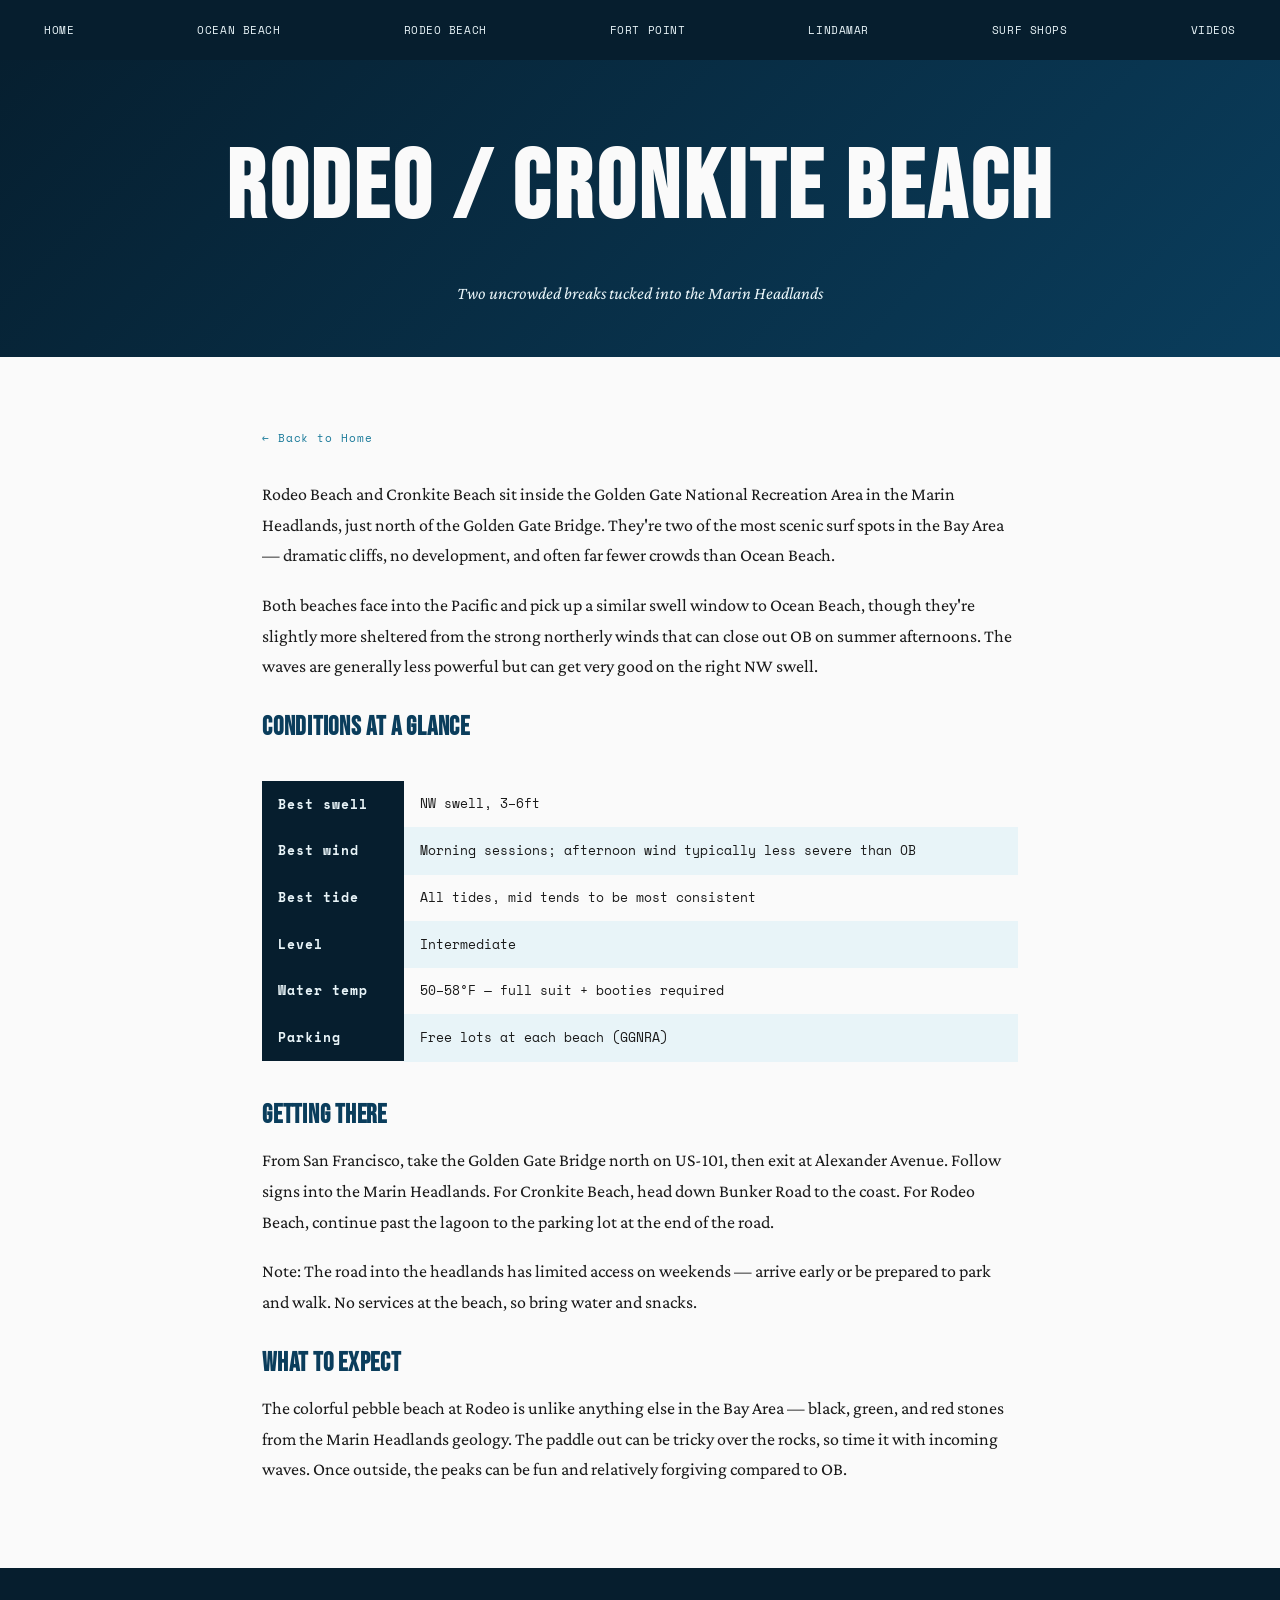
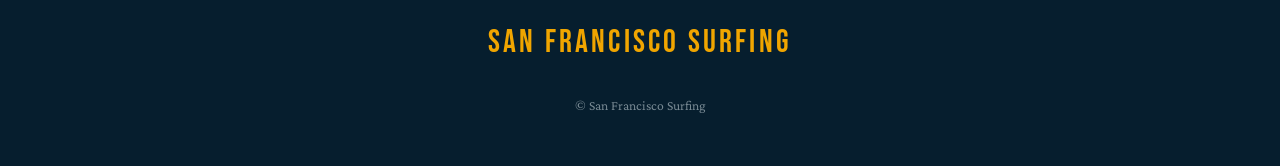
==== cronkite-rodeo-beach.html @ c1a90a8c "initial site" ====
<!DOCTYPE html>
<html lang="en">
<head>
  <meta charset="UTF-8">
  <meta name="viewport" content="width=device-width, initial-scale=1.0">
  <title>Rodeo &amp; Cronkite Beach — San Francisco Surfing</title>
  <meta name="description" content="Surfing guide to Rodeo and Cronkite Beach in the Marin Headlands.">
  <link rel="stylesheet" href="css/styles.css">
</head>
<body>

<div id="nav-placeholder"></div>

<div class="page-hero">
  <h1>Rodeo / Cronkite Beach</h1>
  <p class="subtitle">Two uncrowded breaks tucked into the Marin Headlands</p>
</div>

<div class="content-page">
  <a href="index.html" class="back-link">Back to Home</a>

  <p>Rodeo Beach and Cronkite Beach sit inside the Golden Gate National Recreation Area in the Marin Headlands, just north of the Golden Gate Bridge. They're two of the most scenic surf spots in the Bay Area — dramatic cliffs, no development, and often far fewer crowds than Ocean Beach.</p>

  <p>Both beaches face into the Pacific and pick up a similar swell window to Ocean Beach, though they're slightly more sheltered from the strong northerly winds that can close out OB on summer afternoons. The waves are generally less powerful but can get very good on the right NW swell.</p>

  <h3>Conditions at a Glance</h3>

  <table class="info-table">
    <tr><th>Best swell</th><td>NW swell, 3–6ft</td></tr>
    <tr><th>Best wind</th><td>Morning sessions; afternoon wind typically less severe than OB</td></tr>
    <tr><th>Best tide</th><td>All tides, mid tends to be most consistent</td></tr>
    <tr><th>Level</th><td>Intermediate</td></tr>
    <tr><th>Water temp</th><td>50–58°F — full suit + booties required</td></tr>
    <tr><th>Parking</th><td>Free lots at each beach (GGNRA)</td></tr>
  </table>

  <h3>Getting There</h3>
  <p>From San Francisco, take the Golden Gate Bridge north on US-101, then exit at Alexander Avenue. Follow signs into the Marin Headlands. For Cronkite Beach, head down Bunker Road to the coast. For Rodeo Beach, continue past the lagoon to the parking lot at the end of the road.</p>

  <p>Note: The road into the headlands has limited access on weekends — arrive early or be prepared to park and walk. No services at the beach, so bring water and snacks.</p>

  <h3>What to Expect</h3>
  <p>The colorful pebble beach at Rodeo is unlike anything else in the Bay Area — black, green, and red stones from the Marin Headlands geology. The paddle out can be tricky over the rocks, so time it with incoming waves. Once outside, the peaks can be fun and relatively forgiving compared to OB.</p>
</div>

<div id="footer-placeholder"></div>
<script src="js/layout.js"></script>
</body>
</html>
---- css/styles.css ----
@import url('https://fonts.googleapis.com/css2?family=Bebas+Neue&family=Crimson+Pro:ital,wght@0,300;0,400;1,300;1,400&family=Space+Mono:wght@400;700&display=swap');

:root {
  --ocean: #0a3d5c;
  --deep: #061e2e;
  --wave: #1a7a9a;
  --foam: #e8f4f8;
  --sand: #d4b896;
  --sun: #f0a500;
  --white: #fafafa;
  --text: #1a1a1a;
}

* { margin: 0; padding: 0; box-sizing: border-box; }

html { scroll-behavior: smooth; }

body {
  font-family: 'Crimson Pro', Georgia, serif;
  background: var(--white);
  color: var(--text);
  font-size: 18px;
  line-height: 1.7;
}

/* NAV */
nav {
  position: fixed;
  top: 0; left: 0; right: 0;
  z-index: 100;
  background: var(--deep);
  display: flex;
  align-items: center;
  justify-content: space-between;
  padding: 0 2rem;
  height: 60px;
}

nav .logo {
  font-family: 'Bebas Neue', sans-serif;
  font-size: 1.4rem;
  color: var(--sun);
  letter-spacing: 0.08em;
  text-decoration: none;
}

nav ul {
  list-style: none;
  display: flex;
  gap: 0.2rem;
  align-items: center;
}

nav ul li { position: relative; }

nav ul li a {
  font-family: 'Space Mono', monospace;
  font-size: 0.7rem;
  color: var(--foam);
  text-decoration: none;
  padding: 0.4rem 0.7rem;
  letter-spacing: 0.05em;
  text-transform: uppercase;
  transition: color 0.2s;
}

nav ul li a:hover { color: var(--sun); }

/* Dropdown */
nav ul li .dropdown {
  display: none;
  position: absolute;
  top: 100%;
  left: 0;
  background: var(--deep);
  min-width: 200px;
  border-top: 2px solid var(--sun);
  padding: 0.5rem 0;
}

nav ul li:hover .dropdown { display: block; }

nav ul li .dropdown a {
  display: block;
  padding: 0.5rem 1rem;
  white-space: nowrap;
}

/* HERO */
.hero {
  height: 100vh;
  background: linear-gradient(160deg, var(--deep) 0%, var(--ocean) 50%, var(--wave) 100%);
  display: flex;
  flex-direction: column;
  align-items: center;
  justify-content: center;
  text-align: center;
  position: relative;
  overflow: hidden;
}

.hero::before {
  content: '';
  position: absolute;
  bottom: 0; left: 0; right: 0;
  height: 120px;
  background: url("data:image/svg+xml,%3Csvg xmlns='http://www.w3.org/2000/svg' viewBox='0 0 1440 120'%3E%3Cpath fill='%23fafafa' d='M0,64 C360,120 1080,0 1440,64 L1440,120 L0,120 Z'/%3E%3C/svg%3E") no-repeat bottom;
  background-size: cover;
}

.hero-tag {
  font-family: 'Space Mono', monospace;
  font-size: 0.75rem;
  color: var(--sun);
  letter-spacing: 0.2em;
  text-transform: uppercase;
  margin-bottom: 1.5rem;
  opacity: 0;
  animation: fadeUp 0.8s 0.2s forwards;
}

.hero h1 {
  font-family: 'Bebas Neue', sans-serif;
  font-size: clamp(4rem, 12vw, 10rem);
  color: var(--white);
  line-height: 0.9;
  letter-spacing: 0.02em;
  opacity: 0;
  animation: fadeUp 0.8s 0.4s forwards;
}

.hero h1 span { color: var(--sun); }

.hero p {
  font-size: 1.2rem;
  color: var(--foam);
  max-width: 500px;
  margin: 1.5rem auto 2.5rem;
  font-style: italic;
  opacity: 0;
  animation: fadeUp 0.8s 0.6s forwards;
}

.hero-cta {
  display: flex;
  gap: 1rem;
  opacity: 0;
  animation: fadeUp 0.8s 0.8s forwards;
}

.btn {
  font-family: 'Space Mono', monospace;
  font-size: 0.75rem;
  letter-spacing: 0.1em;
  text-transform: uppercase;
  padding: 0.9rem 2rem;
  text-decoration: none;
  transition: all 0.2s;
  display: inline-block;
}

.btn-primary {
  background: var(--sun);
  color: var(--deep);
  font-weight: 700;
}
.btn-primary:hover { background: var(--white); }

.btn-outline {
  border: 1px solid var(--foam);
  color: var(--foam);
}
.btn-outline:hover { background: rgba(255,255,255,0.1); }

@keyframes fadeUp {
  from { opacity: 0; transform: translateY(20px); }
  to { opacity: 1; transform: translateY(0); }
}

/* SECTIONS */
section {
  padding: 5rem 2rem;
  max-width: 1100px;
  margin: 0 auto;
}

.section-label {
  font-family: 'Space Mono', monospace;
  font-size: 0.7rem;
  letter-spacing: 0.2em;
  text-transform: uppercase;
  color: var(--wave);
  margin-bottom: 0.75rem;
}

h2 {
  font-family: 'Bebas Neue', sans-serif;
  font-size: clamp(2.5rem, 6vw, 4.5rem);
  color: var(--deep);
  line-height: 1;
  margin-bottom: 1.5rem;
}

h3 {
  font-family: 'Bebas Neue', sans-serif;
  font-size: 1.6rem;
  color: var(--ocean);
  letter-spacing: 0.03em;
  margin: 1.5rem 0 0.5rem;
}

/* LEARN GRID */
.learn-grid {
  display: grid;
  grid-template-columns: 1fr 1fr;
  gap: 3rem;
  align-items: start;
  margin-top: 2rem;
}

.learn-text p { margin-bottom: 1rem; }

.lesson-block {
  background: var(--foam);
  border-left: 3px solid var(--sun);
  padding: 1.5rem;
  margin-bottom: 1rem;
}

.lesson-block h3 { margin-top: 0; font-size: 1.2rem; }

.lesson-block a {
  font-family: 'Space Mono', monospace;
  font-size: 0.7rem;
  color: var(--wave);
  text-decoration: none;
  letter-spacing: 0.05em;
}
.lesson-block a:hover { color: var(--sun); }

/* SPOT CARDS */
.spots-grid {
  display: grid;
  grid-template-columns: repeat(auto-fit, minmax(220px, 1fr));
  gap: 1.5rem;
  margin-top: 2rem;
}

.spot-card {
  display: block;
  text-decoration: none;
  background: var(--deep);
  color: var(--foam);
  padding: 2rem 1.5rem;
  position: relative;
  overflow: hidden;
  transition: transform 0.2s;
}

.spot-card::before {
  content: '';
  position: absolute;
  bottom: 0; left: 0; right: 0;
  height: 3px;
  background: var(--sun);
  transform: scaleX(0);
  transition: transform 0.3s;
}
.spot-card:hover::before { transform: scaleX(1); }
.spot-card:hover { transform: translateY(-4px); }

.spot-card .spot-name {
  font-family: 'Bebas Neue', sans-serif;
  font-size: 1.5rem;
  letter-spacing: 0.03em;
  color: var(--white);
}

.spot-card .spot-meta {
  font-family: 'Space Mono', monospace;
  font-size: 0.65rem;
  color: var(--sand);
  letter-spacing: 0.1em;
  text-transform: uppercase;
  margin-top: 0.5rem;
}

/* FULL-WIDTH BAND */
.band {
  background: var(--deep);
  padding: 4rem 2rem;
  text-align: center;
  color: var(--foam);
  margin: 4rem 0 0;
}

.band h2 { color: var(--white); }
.band p { max-width: 600px; margin: 0 auto 2rem; font-style: italic; }

/* PAGE HERO (inner pages) */
.page-hero {
  padding-top: 60px;
  background: linear-gradient(135deg, var(--deep), var(--ocean));
  padding-bottom: 3rem;
  text-align: center;
  color: var(--white);
}

.page-hero h1 {
  font-family: 'Bebas Neue', sans-serif;
  font-size: clamp(3rem, 8vw, 6rem);
  letter-spacing: 0.04em;
  padding-top: 3rem;
}

.page-hero .subtitle {
  font-style: italic;
  color: var(--foam);
  font-size: 1.1rem;
  margin-top: 0.5rem;
}

/* CONTENT PAGE */
.content-page {
  max-width: 820px;
  margin: 0 auto;
  padding: 4rem 2rem;
}

.content-page p { margin-bottom: 1.2rem; }

.info-table {
  width: 100%;
  border-collapse: collapse;
  margin: 2rem 0;
  font-family: 'Space Mono', monospace;
  font-size: 0.8rem;
}

.info-table th {
  background: var(--deep);
  color: var(--foam);
  padding: 0.75rem 1rem;
  text-align: left;
  letter-spacing: 0.08em;
}

.info-table td {
  padding: 0.75rem 1rem;
  border-bottom: 1px solid var(--foam);
}

.info-table tr:nth-child(even) td { background: var(--foam); }

/* SHOP CARDS */
.shop-grid {
  display: grid;
  grid-template-columns: repeat(auto-fit, minmax(280px, 1fr));
  gap: 1.5rem;
  margin-top: 2rem;
}

.shop-card {
  border: 1px solid var(--foam);
  padding: 1.5rem;
  transition: border-color 0.2s;
}
.shop-card:hover { border-color: var(--wave); }

.shop-card h3 { font-size: 1.2rem; margin-top: 0; }
.shop-card a {
  font-family: 'Space Mono', monospace;
  font-size: 0.7rem;
  color: var(--wave);
  text-decoration: none;
  letter-spacing: 0.05em;
}
.shop-card a:hover { color: var(--sun); }

/* VIDEO GRID */
.video-grid {
  display: grid;
  grid-template-columns: repeat(auto-fit, minmax(320px, 1fr));
  gap: 1.5rem;
  margin-top: 2rem;
}

.video-embed {
  aspect-ratio: 16/9;
  background: var(--deep);
  width: 100%;
}
.video-embed iframe { width: 100%; height: 100%; border: none; }

/* FOOTER */
footer {
  background: var(--deep);
  color: var(--foam);
  padding: 3rem 2rem;
  text-align: center;
}

footer .footer-logo {
  font-family: 'Bebas Neue', sans-serif;
  font-size: 2rem;
  color: var(--sun);
  letter-spacing: 0.1em;
  margin-bottom: 1rem;
}

footer nav a {
  font-family: 'Space Mono', monospace;
  font-size: 0.7rem;
  color: var(--foam);
  text-decoration: none;
  margin: 0 0.75rem;
  letter-spacing: 0.05em;
  text-transform: uppercase;
}
footer nav a:hover { color: var(--sun); }

footer p {
  font-size: 0.85rem;
  color: rgba(232,244,248,0.5);
  margin-top: 1.5rem;
}

/* BACK LINK */
.back-link {
  font-family: 'Space Mono', monospace;
  font-size: 0.7rem;
  color: var(--wave);
  text-decoration: none;
  letter-spacing: 0.08em;
  display: inline-block;
  margin-bottom: 2rem;
}
.back-link:hover { color: var(--sun); }
.back-link::before { content: '← '; }

/* MOBILE */
@media (max-width: 768px) {
  nav ul { display: none; }
  .learn-grid { grid-template-columns: 1fr; }
  .hero h1 { font-size: 4.5rem; }
}
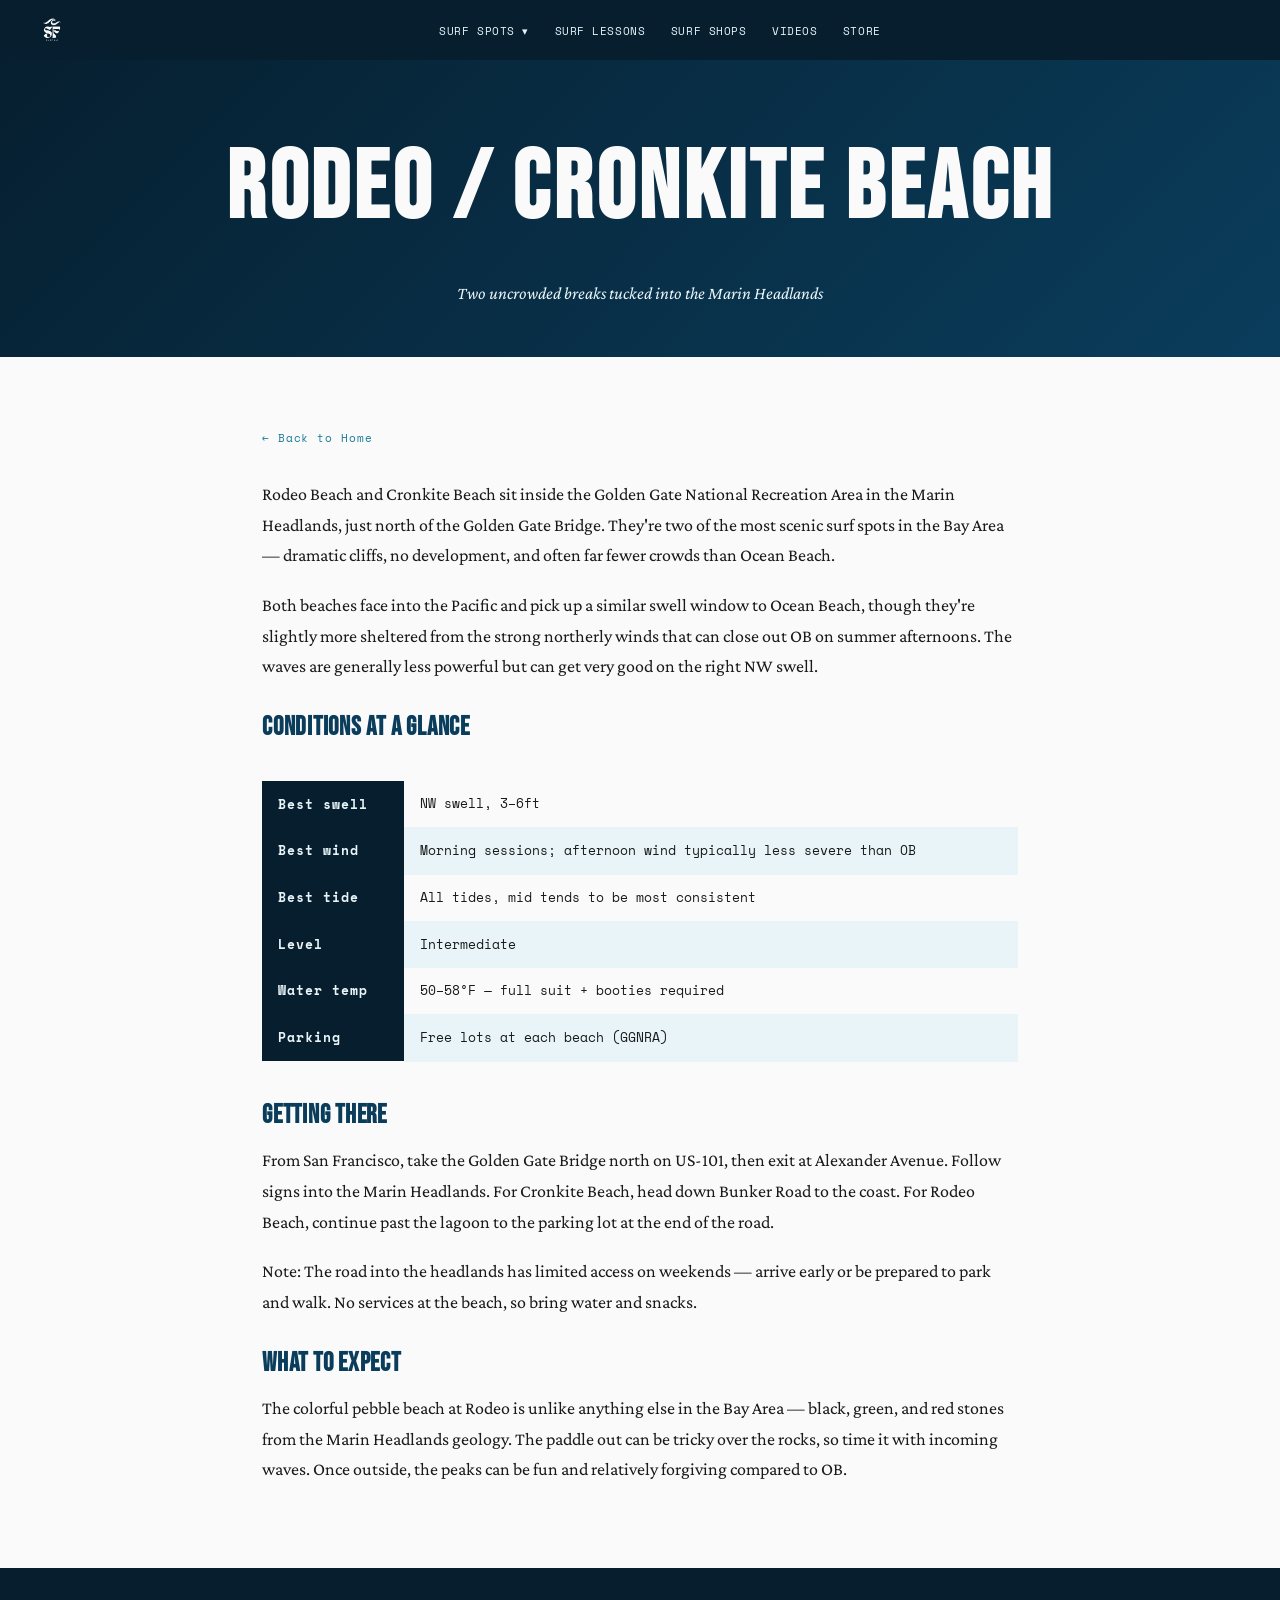
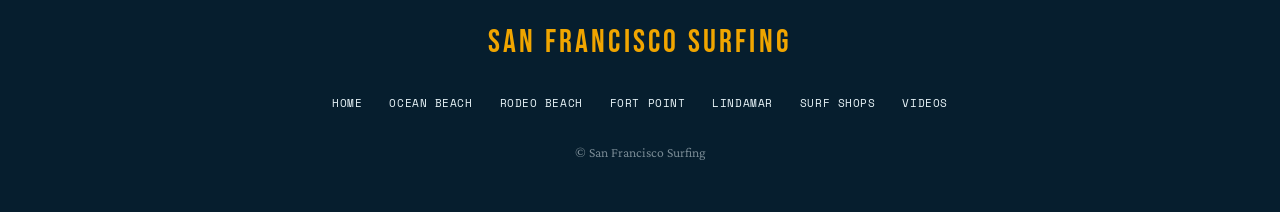
==== commit c2be8366: "updated favicon" ====
--- a/cronkite-rodeo-beach.html
+++ b/cronkite-rodeo-beach.html
@@ -5,6 +5,7 @@
   <meta name="viewport" content="width=device-width, initial-scale=1.0">
   <title>Rodeo &amp; Cronkite Beach — San Francisco Surfing</title>
   <meta name="description" content="Surfing guide to Rodeo and Cronkite Beach in the Marin Headlands.">
+  <link rel="icon" type="image/png" href="images/logo/SF Logo black.png">
   <link rel="stylesheet" href="css/styles.css">
 </head>
 <body>
--- a/css/styles.css
+++ b/css/styles.css
@@ -24,36 +24,40 @@
 }
 
 /* NAV */
-nav {
+#nav-placeholder nav {
   position: fixed;
   top: 0; left: 0; right: 0;
   z-index: 100;
   background: var(--deep);
+  display: grid;
+  grid-template-columns: auto 1fr;
+  align-items: center;
+  padding: 0 2rem;
+  height: 60px;
+}
+
+#nav-placeholder nav .logo {
+  text-decoration: none;
   display: flex;
   align-items: center;
-  justify-content: space-between;
-  padding: 0 2rem;
-  height: 60px;
-}
-
-nav .logo {
-  font-family: 'Bebas Neue', sans-serif;
-  font-size: 1.4rem;
-  color: var(--sun);
-  letter-spacing: 0.08em;
-  text-decoration: none;
-}
-
-nav ul {
+}
+
+#nav-placeholder nav .logo-img {
+  height: 40px;
+  width: auto;
+}
+
+#nav-placeholder nav ul {
   list-style: none;
   display: flex;
   gap: 0.2rem;
   align-items: center;
-}
-
-nav ul li { position: relative; }
-
-nav ul li a {
+  justify-content: center;
+}
+
+#nav-placeholder nav ul li { position: relative; }
+
+#nav-placeholder nav ul li a {
   font-family: 'Space Mono', monospace;
   font-size: 0.7rem;
   color: var(--foam);
@@ -64,10 +68,10 @@
   transition: color 0.2s;
 }
 
-nav ul li a:hover { color: var(--sun); }
+#nav-placeholder nav ul li a:hover { color: var(--sun); }
 
 /* Dropdown */
-nav ul li .dropdown {
+#nav-placeholder nav ul li .dropdown {
   display: none;
   position: absolute;
   top: 100%;
@@ -78,9 +82,9 @@
   padding: 0.5rem 0;
 }
 
-nav ul li:hover .dropdown { display: block; }
-
-nav ul li .dropdown a {
+#nav-placeholder nav ul li:hover .dropdown { display: block; }
+
+#nav-placeholder nav ul li .dropdown a {
   display: block;
   padding: 0.5rem 1rem;
   white-space: nowrap;
@@ -89,7 +93,9 @@
 /* HERO */
 .hero {
   height: 100vh;
-  background: linear-gradient(160deg, var(--deep) 0%, var(--ocean) 50%, var(--wave) 100%);
+  background:
+    linear-gradient(160deg, rgba(6,30,46,0.65) 0%, rgba(10,61,92,0.5) 50%, rgba(26,122,154,0.45) 100%),
+    url('../images/OB overview/homepage_image.JPG') center 70% / cover no-repeat;
   display: flex;
   flex-direction: column;
   align-items: center;
@@ -103,7 +109,7 @@
   content: '';
   position: absolute;
   bottom: 0; left: 0; right: 0;
-  height: 120px;
+  height: 60px;
   background: url("data:image/svg+xml,%3Csvg xmlns='http://www.w3.org/2000/svg' viewBox='0 0 1440 120'%3E%3Cpath fill='%23fafafa' d='M0,64 C360,120 1080,0 1440,64 L1440,120 L0,120 Z'/%3E%3C/svg%3E") no-repeat bottom;
   background-size: cover;
 }
@@ -408,6 +414,10 @@
   margin-bottom: 1rem;
 }
 
+footer nav {
+  position: static;
+}
+
 footer nav a {
   font-family: 'Space Mono', monospace;
   font-size: 0.7rem;
@@ -440,7 +450,7 @@
 
 /* MOBILE */
 @media (max-width: 768px) {
-  nav ul { display: none; }
+  #nav-placeholder nav ul { display: none; }
   .learn-grid { grid-template-columns: 1fr; }
   .hero h1 { font-size: 4.5rem; }
 }
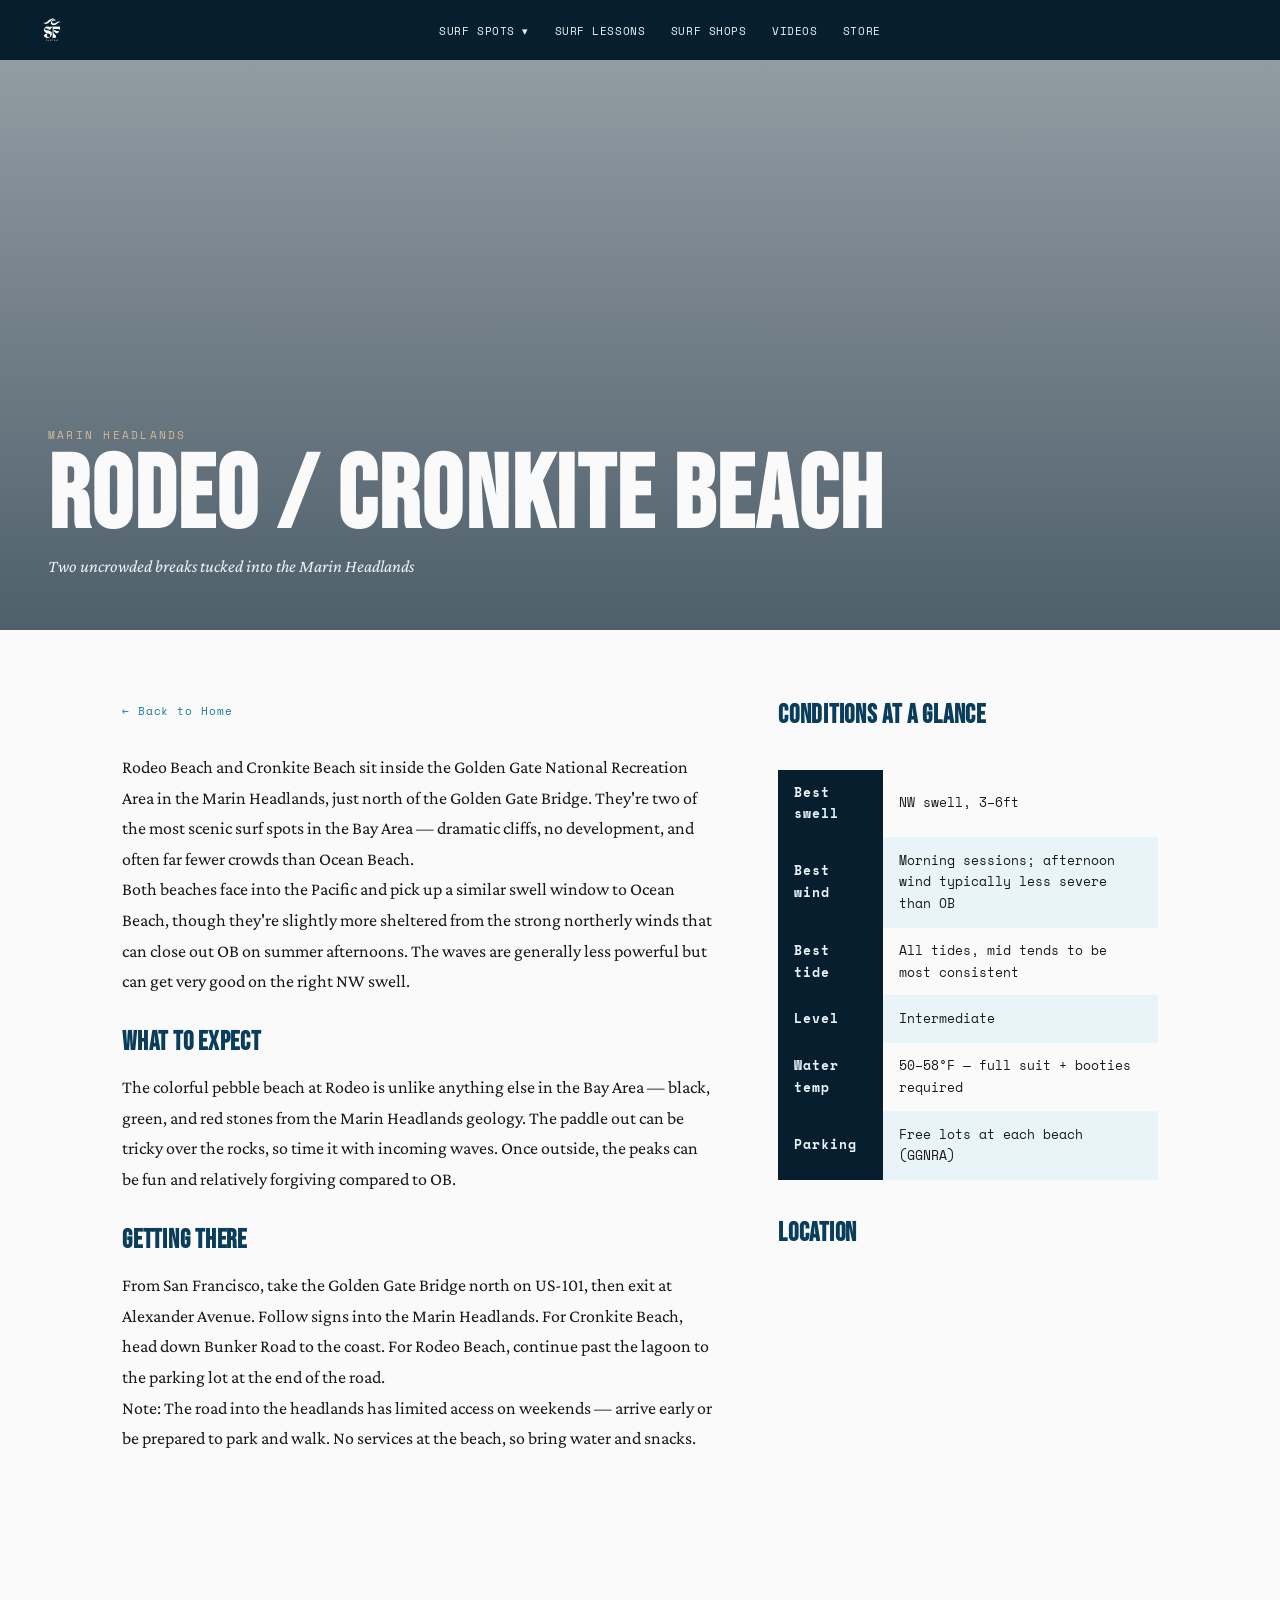
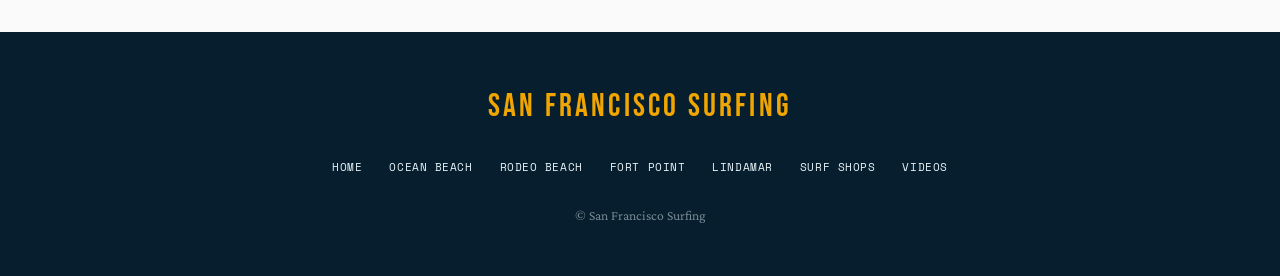
==== commit c7973e1e: "updated maps" ====
--- a/cronkite-rodeo-beach.html
+++ b/cronkite-rodeo-beach.html
@@ -12,36 +12,51 @@
 
 <div id="nav-placeholder"></div>
 
-<div class="page-hero">
-  <h1>Rodeo / Cronkite Beach</h1>
-  <p class="subtitle">Two uncrowded breaks tucked into the Marin Headlands</p>
+<!-- PHOTO HERO -->
+<div class="ob-hero" style="background-image: linear-gradient(to bottom, rgba(6,30,46,0.4) 0%, rgba(6,30,46,0.7) 100%), url('images/SF Scenery/DSC00336.JPG')">
+  <div class="ob-hero-inner">
+    <p class="section-label" style="color: var(--sand);">Marin Headlands</p>
+    <h1>Rodeo / Cronkite Beach</h1>
+    <p class="subtitle">Two uncrowded breaks tucked into the Marin Headlands</p>
+  </div>
 </div>
 
-<div class="content-page">
-  <a href="index.html" class="back-link">Back to Home</a>
+<!-- TWO-COLUMN LAYOUT -->
+<div class="ob-layout">
+  <div class="ob-text">
+    <a href="index.html" class="back-link">Back to Home</a>
 
-  <p>Rodeo Beach and Cronkite Beach sit inside the Golden Gate National Recreation Area in the Marin Headlands, just north of the Golden Gate Bridge. They're two of the most scenic surf spots in the Bay Area — dramatic cliffs, no development, and often far fewer crowds than Ocean Beach.</p>
+    <p>Rodeo Beach and Cronkite Beach sit inside the Golden Gate National Recreation Area in the Marin Headlands, just north of the Golden Gate Bridge. They're two of the most scenic surf spots in the Bay Area — dramatic cliffs, no development, and often far fewer crowds than Ocean Beach.</p>
 
-  <p>Both beaches face into the Pacific and pick up a similar swell window to Ocean Beach, though they're slightly more sheltered from the strong northerly winds that can close out OB on summer afternoons. The waves are generally less powerful but can get very good on the right NW swell.</p>
+    <p>Both beaches face into the Pacific and pick up a similar swell window to Ocean Beach, though they're slightly more sheltered from the strong northerly winds that can close out OB on summer afternoons. The waves are generally less powerful but can get very good on the right NW swell.</p>
 
-  <h3>Conditions at a Glance</h3>
+    <h3>What to Expect</h3>
+    <p>The colorful pebble beach at Rodeo is unlike anything else in the Bay Area — black, green, and red stones from the Marin Headlands geology. The paddle out can be tricky over the rocks, so time it with incoming waves. Once outside, the peaks can be fun and relatively forgiving compared to OB.</p>
 
-  <table class="info-table">
-    <tr><th>Best swell</th><td>NW swell, 3–6ft</td></tr>
-    <tr><th>Best wind</th><td>Morning sessions; afternoon wind typically less severe than OB</td></tr>
-    <tr><th>Best tide</th><td>All tides, mid tends to be most consistent</td></tr>
-    <tr><th>Level</th><td>Intermediate</td></tr>
-    <tr><th>Water temp</th><td>50–58°F — full suit + booties required</td></tr>
-    <tr><th>Parking</th><td>Free lots at each beach (GGNRA)</td></tr>
-  </table>
+    <h3>Getting There</h3>
+    <p>From San Francisco, take the Golden Gate Bridge north on US-101, then exit at Alexander Avenue. Follow signs into the Marin Headlands. For Cronkite Beach, head down Bunker Road to the coast. For Rodeo Beach, continue past the lagoon to the parking lot at the end of the road.</p>
+    <p>Note: The road into the headlands has limited access on weekends — arrive early or be prepared to park and walk. No services at the beach, so bring water and snacks.</p>
+  </div>
 
-  <h3>Getting There</h3>
-  <p>From San Francisco, take the Golden Gate Bridge north on US-101, then exit at Alexander Avenue. Follow signs into the Marin Headlands. For Cronkite Beach, head down Bunker Road to the coast. For Rodeo Beach, continue past the lagoon to the parking lot at the end of the road.</p>
+  <div class="ob-sidebar">
+    <h3>Conditions at a Glance</h3>
+    <table class="info-table">
+      <tr><th>Best swell</th><td>NW swell, 3–6ft</td></tr>
+      <tr><th>Best wind</th><td>Morning sessions; afternoon wind typically less severe than OB</td></tr>
+      <tr><th>Best tide</th><td>All tides, mid tends to be most consistent</td></tr>
+      <tr><th>Level</th><td>Intermediate</td></tr>
+      <tr><th>Water temp</th><td>50–58°F — full suit + booties required</td></tr>
+      <tr><th>Parking</th><td>Free lots at each beach (GGNRA)</td></tr>
+    </table>
 
-  <p>Note: The road into the headlands has limited access on weekends — arrive early or be prepared to park and walk. No services at the beach, so bring water and snacks.</p>
-
-  <h3>What to Expect</h3>
-  <p>The colorful pebble beach at Rodeo is unlike anything else in the Bay Area — black, green, and red stones from the Marin Headlands geology. The paddle out can be tricky over the rocks, so time it with incoming waves. Once outside, the peaks can be fun and relatively forgiving compared to OB.</p>
+    <div class="spot-map">
+      <h3>Location</h3>
+      <iframe
+        src="https://www.google.com/maps/embed?pb=!1m18!1m12!1m3!1d3151.8!2d-122.5332!3d37.8324!2m3!1f0!2f0!3f0!3m2!1i1024!2i768!4f13.1!3m3!1m2!1s0x8085969b8acd07b1%3A0x2e66eb2c5b0c3f7e!2sRodeo%20Beach!5e0!3m2!1sen!2sus!4v1"
+        width="100%" height="300" style="border:0;" allowfullscreen="" loading="lazy"
+        referrerpolicy="no-referrer-when-downgrade"></iframe>
+    </div>
+  </div>
 </div>
 
 <div id="footer-placeholder"></div>
--- a/css/styles.css
+++ b/css/styles.css
@@ -435,6 +435,368 @@
   margin-top: 1.5rem;
 }
 
+/* PHOTO SPOT CARDS */
+.spots-grid-photo {
+  display: grid;
+  grid-template-columns: repeat(4, 1fr);
+  gap: 1rem;
+}
+
+.spot-card-photo {
+  display: block;
+  text-decoration: none;
+  height: 320px;
+  background-size: cover;
+  background-position: center;
+  position: relative;
+  overflow: hidden;
+}
+
+.spot-card-photo::before {
+  content: '';
+  position: absolute;
+  inset: 0;
+  background: linear-gradient(to top, rgba(6,30,46,0.85) 0%, rgba(6,30,46,0.2) 60%, transparent 100%);
+  transition: background 0.3s;
+}
+
+.spot-card-photo:hover::before {
+  background: linear-gradient(to top, rgba(6,30,46,0.9) 0%, rgba(6,30,46,0.4) 70%, rgba(6,30,46,0.1) 100%);
+}
+
+.spot-card-photo-inner {
+  position: absolute;
+  bottom: 0;
+  left: 0;
+  right: 0;
+  padding: 1.5rem;
+}
+
+.spot-card-photo .spot-name {
+  font-family: 'Bebas Neue', sans-serif;
+  font-size: 1.6rem;
+  color: var(--white);
+  letter-spacing: 0.03em;
+  line-height: 1;
+}
+
+.spot-card-photo .spot-meta {
+  font-family: 'Space Mono', monospace;
+  font-size: 0.6rem;
+  color: var(--sand);
+  letter-spacing: 0.1em;
+  text-transform: uppercase;
+  margin-top: 0.4rem;
+}
+
+/* LEARN TO SURF VISUAL */
+.learn-visual {
+  display: grid;
+  grid-template-columns: 1fr 1fr;
+  min-height: 600px;
+}
+
+.learn-visual-photo {
+  background-size: cover;
+  background-position: center;
+}
+
+.learn-visual-content {
+  background: var(--deep);
+  color: var(--foam);
+  padding: 4rem 3.5rem;
+}
+
+.learn-visual-content h2 { color: var(--white); }
+.learn-visual-content p { margin-bottom: 1rem; }
+
+.lesson-columns {
+  display: grid;
+  grid-template-columns: 1fr 1fr;
+  gap: 1.5rem;
+  margin-top: 1.5rem;
+}
+
+.lesson-columns h3 {
+  color: var(--sand);
+  font-size: 1rem;
+  margin-bottom: 0.5rem;
+  margin-top: 0;
+}
+
+.learn-visual-content .lesson-block {
+  background: rgba(255,255,255,0.06);
+  border-left-color: var(--wave);
+}
+
+.learn-visual-content .lesson-block h3 { color: var(--foam); }
+.learn-visual-content .lesson-block a { color: var(--sand); }
+.learn-visual-content .lesson-block a:hover { color: var(--sun); }
+
+/* PHOTO CTA BAND */
+.photo-cta {
+  height: 420px;
+  background-size: cover;
+  background-position: center;
+  display: flex;
+  align-items: center;
+  position: relative;
+}
+
+.photo-cta::before {
+  content: '';
+  position: absolute;
+  inset: 0;
+  background: linear-gradient(to right, rgba(6,30,46,0.85) 0%, rgba(6,30,46,0.4) 60%, transparent 100%);
+}
+
+.photo-cta-inner {
+  position: relative;
+  padding: 3rem 4rem;
+  max-width: 520px;
+  color: var(--foam);
+}
+
+.photo-cta-inner h2 { color: var(--white); margin-bottom: 0.75rem; }
+.photo-cta-inner p { margin-bottom: 1.5rem; font-style: italic; }
+
+@media (max-width: 768px) {
+  .spots-grid-photo { grid-template-columns: 1fr 1fr; }
+  .spot-card-photo { height: 220px; }
+  .learn-visual { grid-template-columns: 1fr; }
+  .learn-visual-photo { height: 300px; }
+  .learn-visual-content { padding: 2.5rem 1.5rem; }
+  .lesson-columns { grid-template-columns: 1fr; }
+  .photo-cta { height: auto; padding: 3rem 0; }
+  .photo-cta-inner { padding: 2rem; }
+}
+
+/* OCEAN BEACH PHOTO HERO */
+.ob-hero {
+  padding-top: 60px;
+  height: 70vh;
+  background-size: cover;
+  background-position: center;
+  display: flex;
+  align-items: flex-end;
+  padding-bottom: 3rem;
+  padding-left: 3rem;
+}
+
+.ob-hero h1 {
+  font-family: 'Bebas Neue', sans-serif;
+  font-size: clamp(3.5rem, 8vw, 7rem);
+  color: var(--white);
+  line-height: 0.9;
+  letter-spacing: 0.02em;
+  margin-bottom: 0.5rem;
+}
+
+.ob-hero .subtitle {
+  font-style: italic;
+  color: var(--foam);
+  font-size: 1.1rem;
+  margin-top: 0.5rem;
+}
+
+.ob-hero .section-label {
+  margin-bottom: 0.5rem;
+}
+
+/* OB TWO-COLUMN LAYOUT */
+.ob-layout {
+  display: grid;
+  grid-template-columns: 1fr 380px;
+  gap: 4rem;
+  max-width: 1100px;
+  margin: 0 auto;
+  padding: 4rem 2rem;
+  align-items: start;
+}
+
+.ob-sidebar h3 { margin-top: 0; }
+
+.spot-map { margin-top: 2rem; }
+.spot-map h3 { margin-bottom: 0.75rem; }
+.spot-map iframe { display: block; width: 100%; }
+
+/* PHOTO GALLERY */
+.gallery-label {
+  font-family: 'Space Mono', monospace;
+  font-size: 0.7rem;
+  letter-spacing: 0.15em;
+  text-transform: uppercase;
+  color: var(--sand);
+  margin: 2.5rem 0 1rem;
+}
+
+.photo-gallery {
+  display: grid;
+  grid-template-columns: repeat(auto-fill, minmax(220px, 1fr));
+  gap: 6px;
+}
+
+.photo-gallery img {
+  width: 100%;
+  aspect-ratio: 4/3;
+  object-fit: cover;
+  display: block;
+  transition: opacity 0.2s;
+}
+
+.photo-gallery img:hover { opacity: 0.85; }
+
+@media (max-width: 768px) {
+  .ob-layout { grid-template-columns: 1fr; }
+  .ob-hero { padding-left: 1.5rem; }
+  .photo-gallery { grid-template-columns: repeat(2, 1fr); }
+}
+
+/* STORE */
+.store-section {
+  max-width: 1100px;
+  margin: 0 auto;
+  padding: 4rem 2rem 2rem;
+}
+
+.collections-grid {
+  display: grid;
+  grid-template-columns: repeat(3, 1fr);
+  gap: 1.5rem;
+  margin-top: 2rem;
+}
+
+.collections-grid .collection-card:first-child,
+.collections-grid .collection-card:nth-child(2) {
+  grid-column: span 1;
+}
+
+.collection-card {
+  text-decoration: none;
+  color: var(--text);
+  display: block;
+}
+
+.collection-img {
+  width: 100%;
+  aspect-ratio: 4/3;
+  display: flex;
+  align-items: center;
+  justify-content: center;
+  position: relative;
+  overflow: hidden;
+  transition: opacity 0.2s;
+}
+
+.collection-card:hover .collection-img { opacity: 0.85; }
+
+.collection-placeholder-text {
+  font-family: 'Bebas Neue', sans-serif;
+  font-size: 3rem;
+  letter-spacing: 0.15em;
+  color: var(--deep);
+  opacity: 0.25;
+}
+
+.collection-info {
+  padding: 1rem 0 0.5rem;
+}
+
+.collection-info h3 {
+  font-size: 1.3rem;
+  margin: 0 0 0.25rem;
+  color: var(--deep);
+}
+
+.collection-count {
+  font-family: 'Crimson Pro', serif;
+  font-size: 0.95rem;
+  color: #666;
+  margin: 0 0 0.4rem;
+  font-style: italic;
+}
+
+.collection-cta {
+  font-family: 'Space Mono', monospace;
+  font-size: 0.65rem;
+  letter-spacing: 0.08em;
+  color: var(--wave);
+  text-transform: uppercase;
+}
+
+.collection-card:hover .collection-cta { color: var(--sun); }
+
+/* PRODUCT GRID */
+.product-grid {
+  display: grid;
+  grid-template-columns: repeat(auto-fill, minmax(220px, 1fr));
+  gap: 1.5rem;
+  margin-top: 2rem;
+}
+
+.product-card {
+  display: block;
+}
+
+.product-img {
+  width: 100%;
+  aspect-ratio: 3/4;
+}
+
+.product-info {
+  padding: 0.75rem 0 0;
+}
+
+.product-name {
+  font-family: 'Space Mono', monospace;
+  font-size: 0.7rem;
+  letter-spacing: 0.05em;
+  color: var(--foam);
+  margin-bottom: 0.25rem;
+}
+
+.product-price {
+  font-family: 'Bebas Neue', sans-serif;
+  font-size: 1.2rem;
+  color: var(--sun);
+  letter-spacing: 0.05em;
+}
+
+/* COMING SOON */
+.store-coming-soon {
+  max-width: 1100px;
+  margin: 0 auto;
+  padding: 4rem 2rem;
+}
+
+.coming-soon-grid {
+  display: grid;
+  grid-template-columns: repeat(4, 1fr);
+  gap: 1rem;
+  margin-top: 2rem;
+}
+
+.coming-soon-card {
+  aspect-ratio: 1;
+  border: 1px dashed var(--foam);
+  display: flex;
+  align-items: center;
+  justify-content: center;
+  background: var(--foam);
+}
+
+.coming-soon-label {
+  font-family: 'Bebas Neue', sans-serif;
+  font-size: 1.5rem;
+  letter-spacing: 0.1em;
+  color: #bbb;
+}
+
+@media (max-width: 768px) {
+  .collections-grid { grid-template-columns: 1fr 1fr; }
+  .coming-soon-grid { grid-template-columns: 1fr 1fr; }
+}
+
 /* BACK LINK */
 .back-link {
   font-family: 'Space Mono', monospace;
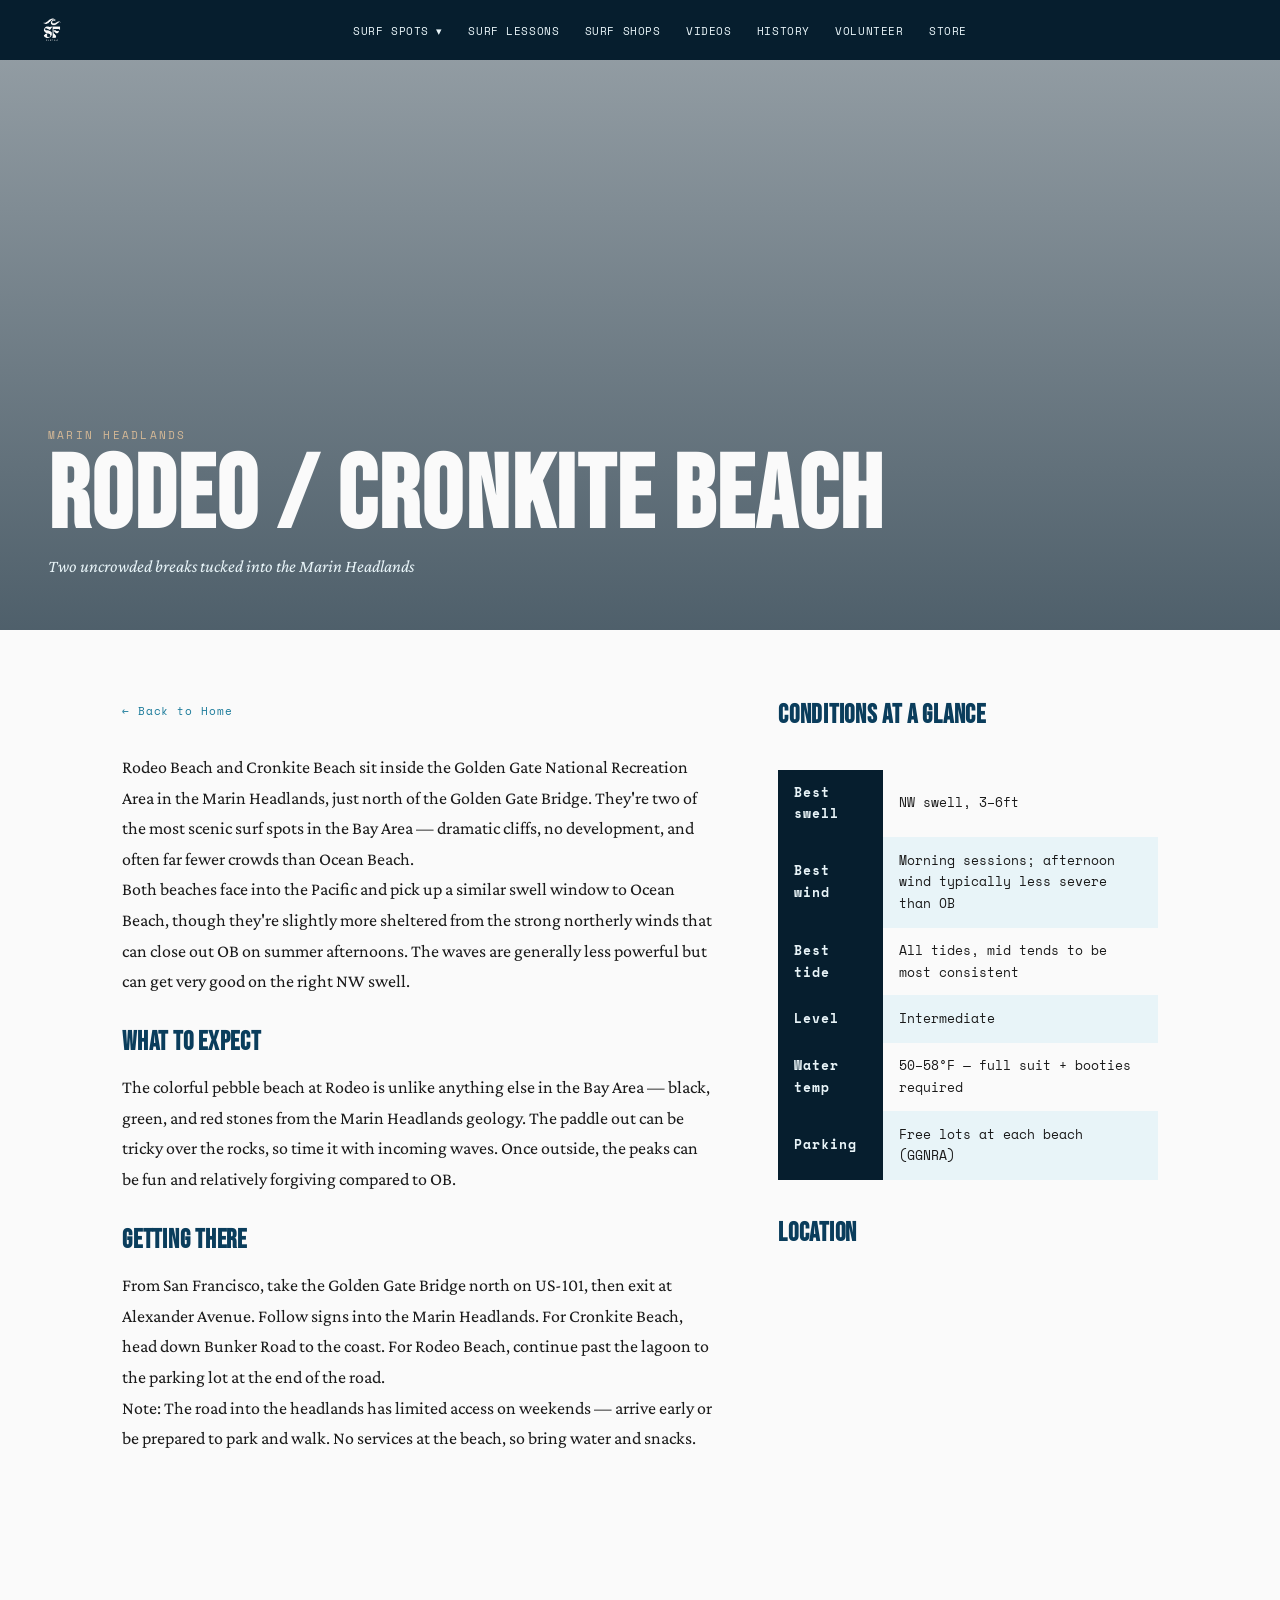
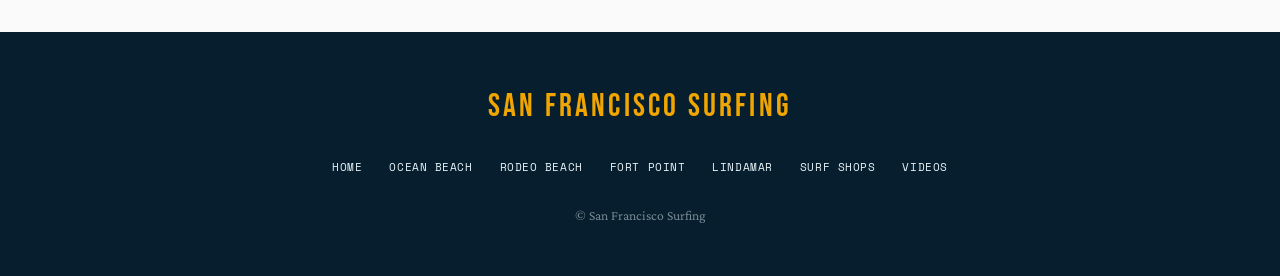
==== commit 1b3f5700: "gtm tag" ====
--- a/cronkite-rodeo-beach.html
+++ b/cronkite-rodeo-beach.html
@@ -2,6 +2,13 @@
 <html lang="en">
 <head>
   <meta charset="UTF-8">
+  <!-- Google Tag Manager -->
+  <script>(function(w,d,s,l,i){w[l]=w[l]||[];w[l].push({'gtm.start':
+  new Date().getTime(),event:'gtm.js'});var f=d.getElementsByTagName(s)[0],
+  j=d.createElement(s),dl=l!='dataLayer'?'&l='+l:'';j.async=true;j.src=
+  'https://www.googletagmanager.com/gtm.js?id='+i+dl;f.parentNode.insertBefore(j,f);
+  })(window,document,'script','dataLayer','GTM-WRWDH6KN');</script>
+  <!-- End Google Tag Manager -->
   <meta name="viewport" content="width=device-width, initial-scale=1.0">
   <title>Rodeo &amp; Cronkite Beach — San Francisco Surfing</title>
   <meta name="description" content="Surfing guide to Rodeo and Cronkite Beach in the Marin Headlands.">
@@ -9,6 +16,10 @@
   <link rel="stylesheet" href="css/styles.css">
 </head>
 <body>
+<!-- Google Tag Manager (noscript) -->
+<noscript><iframe src="https://www.googletagmanager.com/ns.html?id=GTM-WRWDH6KN"
+height="0" width="0" style="display:none;visibility:hidden"></iframe></noscript>
+<!-- End Google Tag Manager (noscript) -->
 
 <div id="nav-placeholder"></div>
 
--- a/css/styles.css
+++ b/css/styles.css
@@ -652,6 +652,195 @@
   .photo-gallery { grid-template-columns: repeat(2, 1fr); }
 }
 
+/* HISTORY PAGE */
+.history-layout {
+  display: grid;
+  grid-template-columns: 1fr 280px;
+  gap: 4rem;
+  max-width: 1100px;
+  margin: 0 auto;
+  padding: 4rem 2rem;
+  align-items: start;
+}
+
+.history-article h2 {
+  margin-top: 3rem;
+  margin-bottom: 1rem;
+}
+
+.history-intro {
+  font-size: 1.2rem;
+  font-style: italic;
+  color: var(--ocean);
+  border-left: 3px solid var(--sun);
+  padding-left: 1.5rem;
+  margin-bottom: 2rem;
+}
+
+.history-img-full {
+  margin: 2.5rem 0;
+}
+
+.history-img-pair {
+  display: grid;
+  grid-template-columns: 1fr 1fr;
+  gap: 0.75rem;
+  margin: 2.5rem 0 0.5rem;
+}
+
+.history-img-placeholder {
+  width: 100%;
+  height: 280px;
+  background: var(--foam);
+  border: 1px dashed #ccc;
+}
+
+.history-caption {
+  font-family: 'Space Mono', monospace;
+  font-size: 0.65rem;
+  color: #888;
+  letter-spacing: 0.05em;
+  margin-top: 0.5rem;
+}
+
+/* HISTORY SIDEBAR */
+.history-sidebar {
+  position: sticky;
+  top: 80px;
+}
+
+.history-sidebar-block {
+  margin-bottom: 2.5rem;
+}
+
+.history-sidebar-block h3 {
+  font-size: 1rem;
+  border-bottom: 2px solid var(--sun);
+  padding-bottom: 0.5rem;
+  margin-bottom: 1rem;
+}
+
+.history-timeline {
+  list-style: none;
+  padding: 0;
+}
+
+.history-timeline li {
+  font-size: 0.9rem;
+  padding: 0.5rem 0;
+  border-bottom: 1px solid var(--foam);
+  display: flex;
+  gap: 0.75rem;
+  align-items: baseline;
+}
+
+.timeline-year {
+  font-family: 'Space Mono', monospace;
+  font-size: 0.65rem;
+  color: var(--wave);
+  letter-spacing: 0.05em;
+  min-width: 50px;
+  flex-shrink: 0;
+}
+
+.history-links {
+  list-style: none;
+  padding: 0;
+}
+
+.history-links li {
+  padding: 0.4rem 0;
+  border-bottom: 1px solid var(--foam);
+}
+
+.history-links a {
+  font-family: 'Space Mono', monospace;
+  font-size: 0.65rem;
+  color: var(--wave);
+  text-decoration: none;
+  letter-spacing: 0.04em;
+}
+
+.history-links a:hover { color: var(--sun); }
+
+@media (max-width: 768px) {
+  .history-layout { grid-template-columns: 1fr; }
+  .history-sidebar { position: static; }
+  .history-img-pair { grid-template-columns: 1fr; }
+}
+
+/* VOLUNTEER PAGE */
+.volunteer-intro {
+  max-width: 1100px;
+  margin: 0 auto;
+  padding: 4rem 2rem 2rem;
+}
+
+.volunteer-org {
+  display: grid;
+  grid-template-columns: 1fr 1fr;
+  min-height: 520px;
+  border-top: 1px solid var(--foam);
+}
+
+.volunteer-org-reverse {
+  direction: rtl;
+}
+
+.volunteer-org-reverse > * {
+  direction: ltr;
+}
+
+.volunteer-org-photo {
+  background-size: cover;
+  background-position: center;
+}
+
+.volunteer-org-content {
+  padding: 4rem 3.5rem;
+  display: flex;
+  flex-direction: column;
+  justify-content: center;
+}
+
+.volunteer-org-content h2 {
+  margin-bottom: 1rem;
+}
+
+.volunteer-org-content p {
+  margin-bottom: 1rem;
+}
+
+.volunteer-details {
+  margin-top: 1.5rem;
+  border-top: 1px solid var(--foam);
+}
+
+.volunteer-detail-block {
+  display: grid;
+  grid-template-columns: 120px 1fr;
+  gap: 1rem;
+  padding: 0.75rem 0;
+  border-bottom: 1px solid var(--foam);
+  font-size: 0.95rem;
+}
+
+.volunteer-detail-label {
+  font-family: 'Space Mono', monospace;
+  font-size: 0.65rem;
+  letter-spacing: 0.08em;
+  text-transform: uppercase;
+  color: var(--wave);
+  padding-top: 0.2rem;
+}
+
+@media (max-width: 768px) {
+  .volunteer-org { grid-template-columns: 1fr; direction: ltr; }
+  .volunteer-org-photo { height: 280px; }
+  .volunteer-org-content { padding: 2.5rem 1.5rem; }
+  .volunteer-detail-block { grid-template-columns: 1fr; gap: 0.25rem; }
+}
+
 /* STORE */
 .store-section {
   max-width: 1100px;
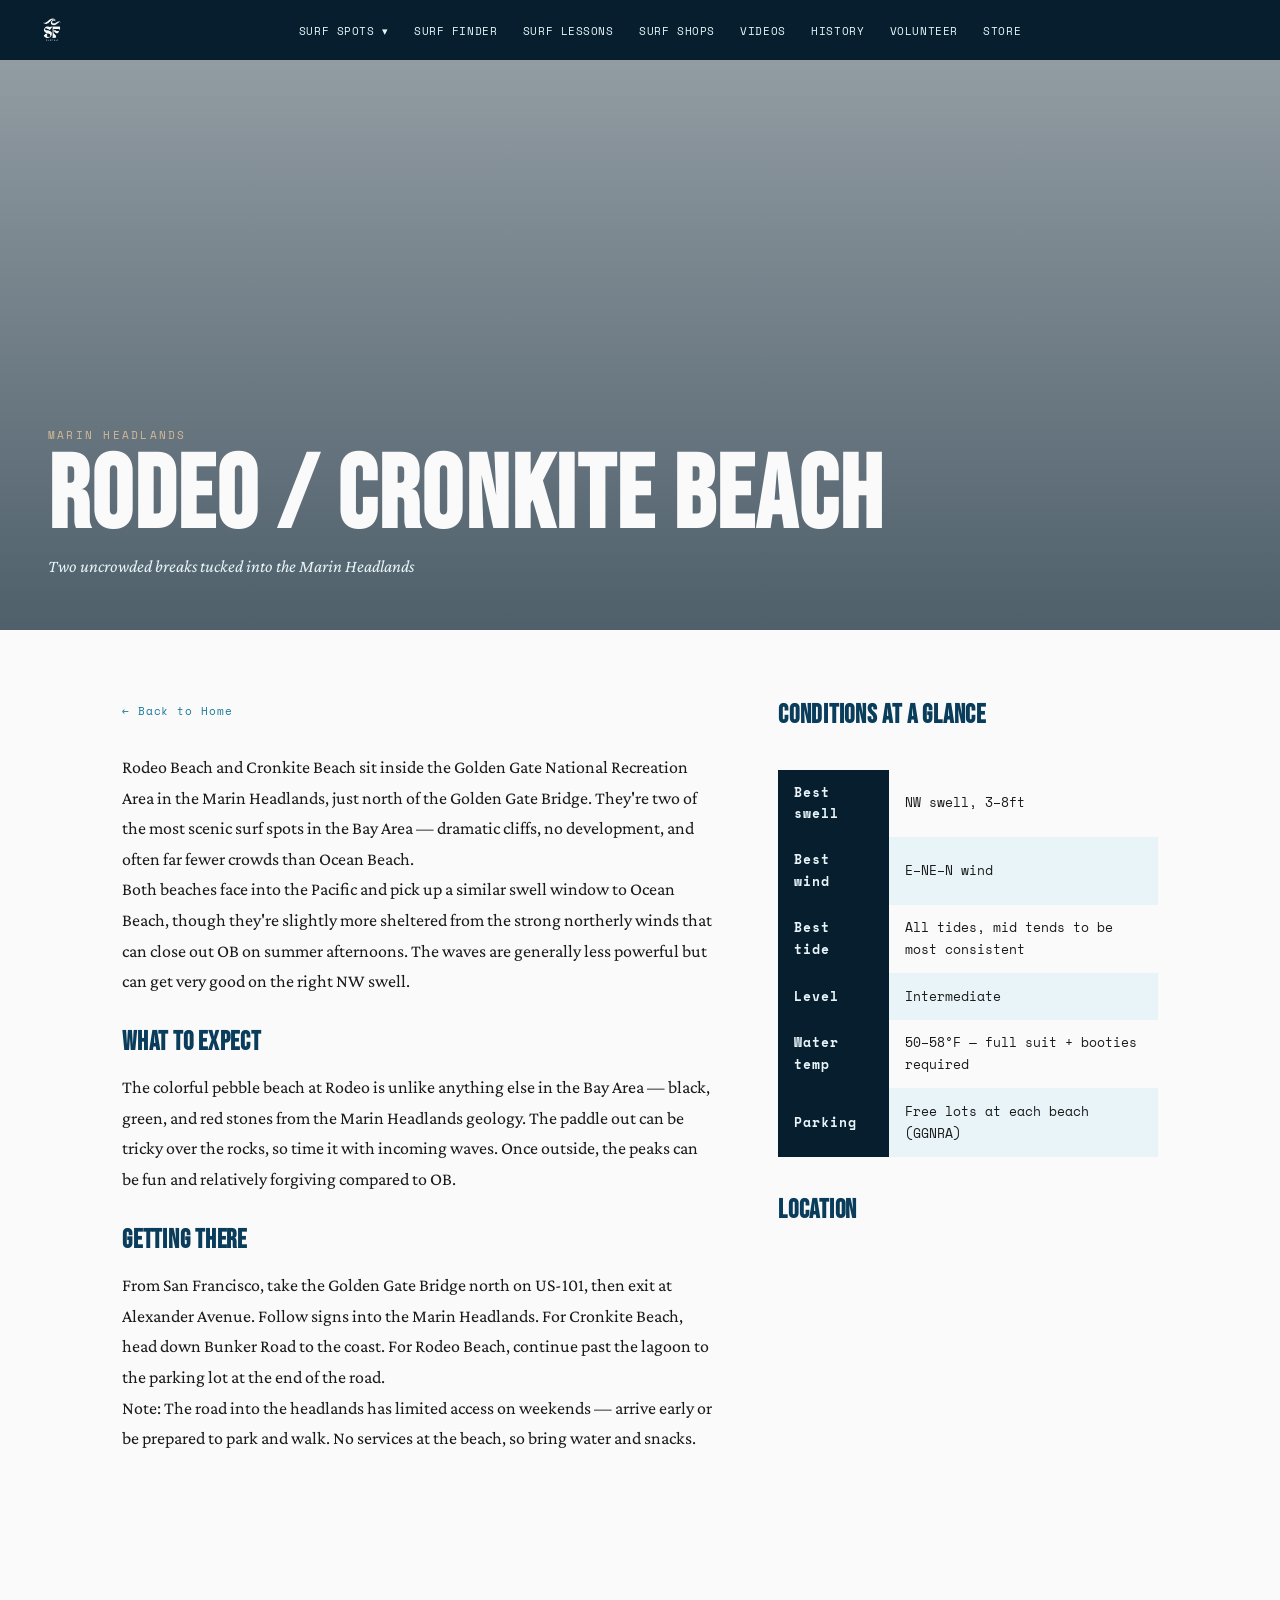
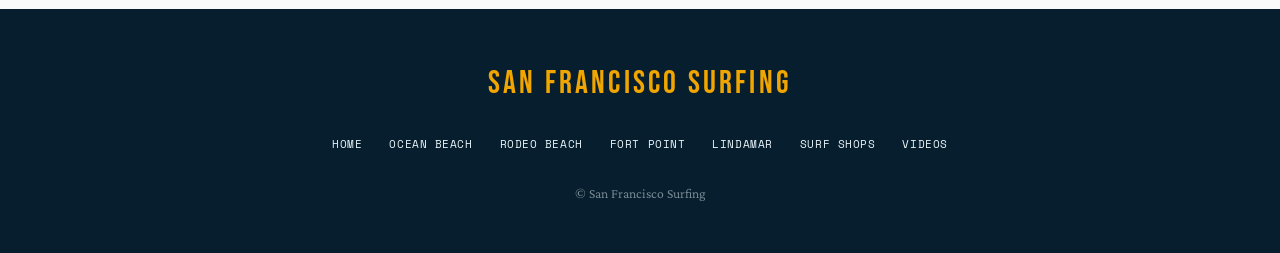
==== commit 916db79b: "updated surf details" ====
--- a/cronkite-rodeo-beach.html
+++ b/cronkite-rodeo-beach.html
@@ -52,8 +52,8 @@
   <div class="ob-sidebar">
     <h3>Conditions at a Glance</h3>
     <table class="info-table">
-      <tr><th>Best swell</th><td>NW swell, 3–6ft</td></tr>
-      <tr><th>Best wind</th><td>Morning sessions; afternoon wind typically less severe than OB</td></tr>
+      <tr><th>Best swell</th><td>NW swell, 3–8ft</td></tr>
+      <tr><th>Best wind</th><td>E–NE–N wind</td></tr>
       <tr><th>Best tide</th><td>All tides, mid tends to be most consistent</td></tr>
       <tr><th>Level</th><td>Intermediate</td></tr>
       <tr><th>Water temp</th><td>50–58°F — full suit + booties required</td></tr>
--- a/css/styles.css
+++ b/css/styles.css
@@ -533,6 +533,80 @@
 .learn-visual-content .lesson-block a { color: var(--sand); }
 .learn-visual-content .lesson-block a:hover { color: var(--sun); }
 
+/* LEARN SPLIT LAYOUT */
+.learn-split {
+  display: grid;
+  grid-template-columns: 1fr 1fr;
+  background: var(--deep);
+  color: var(--foam);
+}
+
+.learn-split-left {
+  padding: 5rem 4rem;
+  display: flex;
+  flex-direction: column;
+  justify-content: center;
+  border-right: 1px solid rgba(255,255,255,0.08);
+}
+
+.learn-split-left .section-label {
+  color: var(--sand);
+}
+
+.learn-split-heading {
+  font-family: 'Bebas Neue', sans-serif;
+  font-size: clamp(3rem, 5vw, 5rem);
+  color: var(--white);
+  line-height: 1;
+  letter-spacing: 0.02em;
+  margin-bottom: 0;
+}
+
+.learn-split-right {
+  padding: 5rem 4rem;
+  display: flex;
+  flex-direction: column;
+  justify-content: center;
+  gap: 0;
+}
+
+.learn-region-block {
+  padding: 1.75rem 0;
+  border-bottom: 1px solid rgba(255,255,255,0.08);
+}
+
+.learn-region-block:first-child {
+  padding-top: 0;
+}
+
+.learn-region-block:last-child {
+  border-bottom: none;
+  padding-bottom: 0;
+}
+
+.learn-region-label {
+  font-family: 'Space Mono', monospace;
+  font-size: 0.7rem;
+  letter-spacing: 0.15em;
+  text-transform: uppercase;
+  color: var(--sand);
+  margin-bottom: 0.5rem;
+}
+
+.learn-region-block p:not(.learn-region-label) {
+  font-family: 'Crimson Pro', Georgia, serif;
+  font-size: 1.05rem;
+  line-height: 1.65;
+  color: #c8dde8;
+  margin: 0;
+}
+
+@media (max-width: 768px) {
+  .learn-split { grid-template-columns: 1fr; }
+  .learn-split-left { padding: 3.5rem 1.5rem 2rem; border-right: none; border-bottom: 1px solid rgba(255,255,255,0.08); }
+  .learn-split-right { padding: 2rem 1.5rem 3.5rem; }
+}
+
 /* PHOTO CTA BAND */
 .photo-cta {
   height: 420px;
@@ -603,6 +677,27 @@
   margin-bottom: 0.5rem;
 }
 
+/* OB ONLINE / INSTAGRAM SECTION */
+.ob-online-section {
+  max-width: 1100px;
+  margin: 0 auto;
+  padding: 4rem 2rem;
+  border-top: 1px solid var(--foam);
+}
+
+.ob-online-section h2 { margin-bottom: 2rem; }
+
+.ob-instagram-grid {
+  display: grid;
+  grid-template-columns: repeat(3, 1fr);
+  gap: 1.5rem;
+  align-items: start;
+}
+
+@media (max-width: 768px) {
+  .ob-instagram-grid { grid-template-columns: 1fr; }
+}
+
 /* OB TWO-COLUMN LAYOUT */
 .ob-layout {
   display: grid;
@@ -620,6 +715,64 @@
 .spot-map h3 { margin-bottom: 0.75rem; }
 .spot-map iframe { display: block; width: 100%; }
 
+/* OB SIDEBAR LESSONS BLOCK */
+.ob-lessons-block {
+  margin-top: 2rem;
+  padding-top: 2rem;
+  border-top: 1px solid var(--foam);
+}
+
+.ob-lessons-block h3 { margin-top: 0; }
+
+.ob-lessons-block > p {
+  font-size: 0.95rem;
+  margin-bottom: 1rem;
+  color: #4a4a4a;
+}
+
+.ob-lesson-card {
+  background: var(--foam);
+  border-left: 3px solid var(--wave);
+  padding: 1rem 1.25rem;
+  margin-bottom: 0.75rem;
+}
+
+.ob-lesson-name {
+  font-family: 'Bebas Neue', sans-serif;
+  font-size: 1.1rem;
+  letter-spacing: 0.04em;
+  color: var(--deep);
+  margin-bottom: 0.25rem;
+}
+
+.ob-lesson-desc {
+  font-size: 0.9rem;
+  line-height: 1.55;
+  color: #4a4a4a;
+  margin-bottom: 0.5rem;
+}
+
+.ob-lesson-link {
+  font-family: 'Space Mono', monospace;
+  font-size: 0.65rem;
+  letter-spacing: 0.06em;
+  color: var(--wave);
+  text-decoration: none;
+  text-transform: uppercase;
+}
+
+.ob-lesson-link:hover { color: var(--sun); }
+
+/* OB VIDEOS SECTION */
+.ob-videos-section {
+  max-width: 1100px;
+  margin: 0 auto;
+  padding: 4rem 2rem;
+  border-top: 1px solid var(--foam);
+}
+
+.ob-videos-section h2 { margin-bottom: 2rem; }
+
 /* PHOTO GALLERY */
 .gallery-label {
   font-family: 'Space Mono', monospace;
@@ -645,6 +798,7 @@
 }
 
 .photo-gallery img:hover { opacity: 0.85; }
+
 
 @media (max-width: 768px) {
   .ob-layout { grid-template-columns: 1fr; }
@@ -999,9 +1153,94 @@
 .back-link:hover { color: var(--sun); }
 .back-link::before { content: '← '; }
 
+/* HAMBURGER BUTTON — hidden on desktop */
+.nav-hamburger {
+  display: none;
+  flex-direction: column;
+  justify-content: center;
+  gap: 5px;
+  background: none;
+  border: none;
+  cursor: pointer;
+  padding: 8px;
+  margin-left: auto;
+  z-index: 110;
+}
+
+.nav-hamburger span {
+  display: block;
+  width: 24px;
+  height: 2px;
+  background: var(--foam);
+  border-radius: 2px;
+  transition: transform 0.25s, opacity 0.25s;
+  transform-origin: center;
+}
+
+.nav-hamburger.is-open span:nth-child(1) { transform: translateY(7px) rotate(45deg); }
+.nav-hamburger.is-open span:nth-child(2) { opacity: 0; }
+.nav-hamburger.is-open span:nth-child(3) { transform: translateY(-7px) rotate(-45deg); }
+
 /* MOBILE */
 @media (max-width: 768px) {
-  #nav-placeholder nav ul { display: none; }
+  /* Show hamburger, hide nav links by default */
+  .nav-hamburger { display: flex; }
+
+  #nav-placeholder nav {
+    flex-wrap: wrap;
+    height: auto;
+    min-height: 60px;
+    padding: 0 1.25rem;
+    display: flex;
+    align-items: center;
+  }
+
+  #nav-placeholder nav ul {
+    display: none;
+    flex-direction: column;
+    width: 100%;
+    padding: 0.75rem 0 1.25rem;
+    gap: 0;
+    justify-content: flex-start;
+    align-items: flex-start;
+    border-top: 1px solid rgba(255,255,255,0.1);
+  }
+
+  #nav-placeholder nav ul.nav-open {
+    display: flex;
+  }
+
+  #nav-placeholder nav ul li {
+    width: 100%;
+  }
+
+  #nav-placeholder nav ul li a {
+    display: block;
+    padding: 0.65rem 0.5rem;
+    font-size: 0.75rem;
+  }
+
+  /* Mobile dropdown for Surf Spots */
+  #nav-placeholder nav ul li .dropdown {
+    position: static;
+    display: none;
+    border-top: none;
+    border-left: 2px solid var(--sun);
+    padding: 0 0 0 1rem;
+    min-width: unset;
+    margin-bottom: 0.5rem;
+  }
+
+  #nav-placeholder nav ul li.dropdown-open .dropdown {
+    display: block;
+  }
+
+  #nav-placeholder nav ul li .dropdown a {
+    padding: 0.4rem 0.5rem;
+    font-size: 0.68rem;
+    color: var(--sand);
+  }
+
   .learn-grid { grid-template-columns: 1fr; }
   .hero h1 { font-size: 4.5rem; }
 }
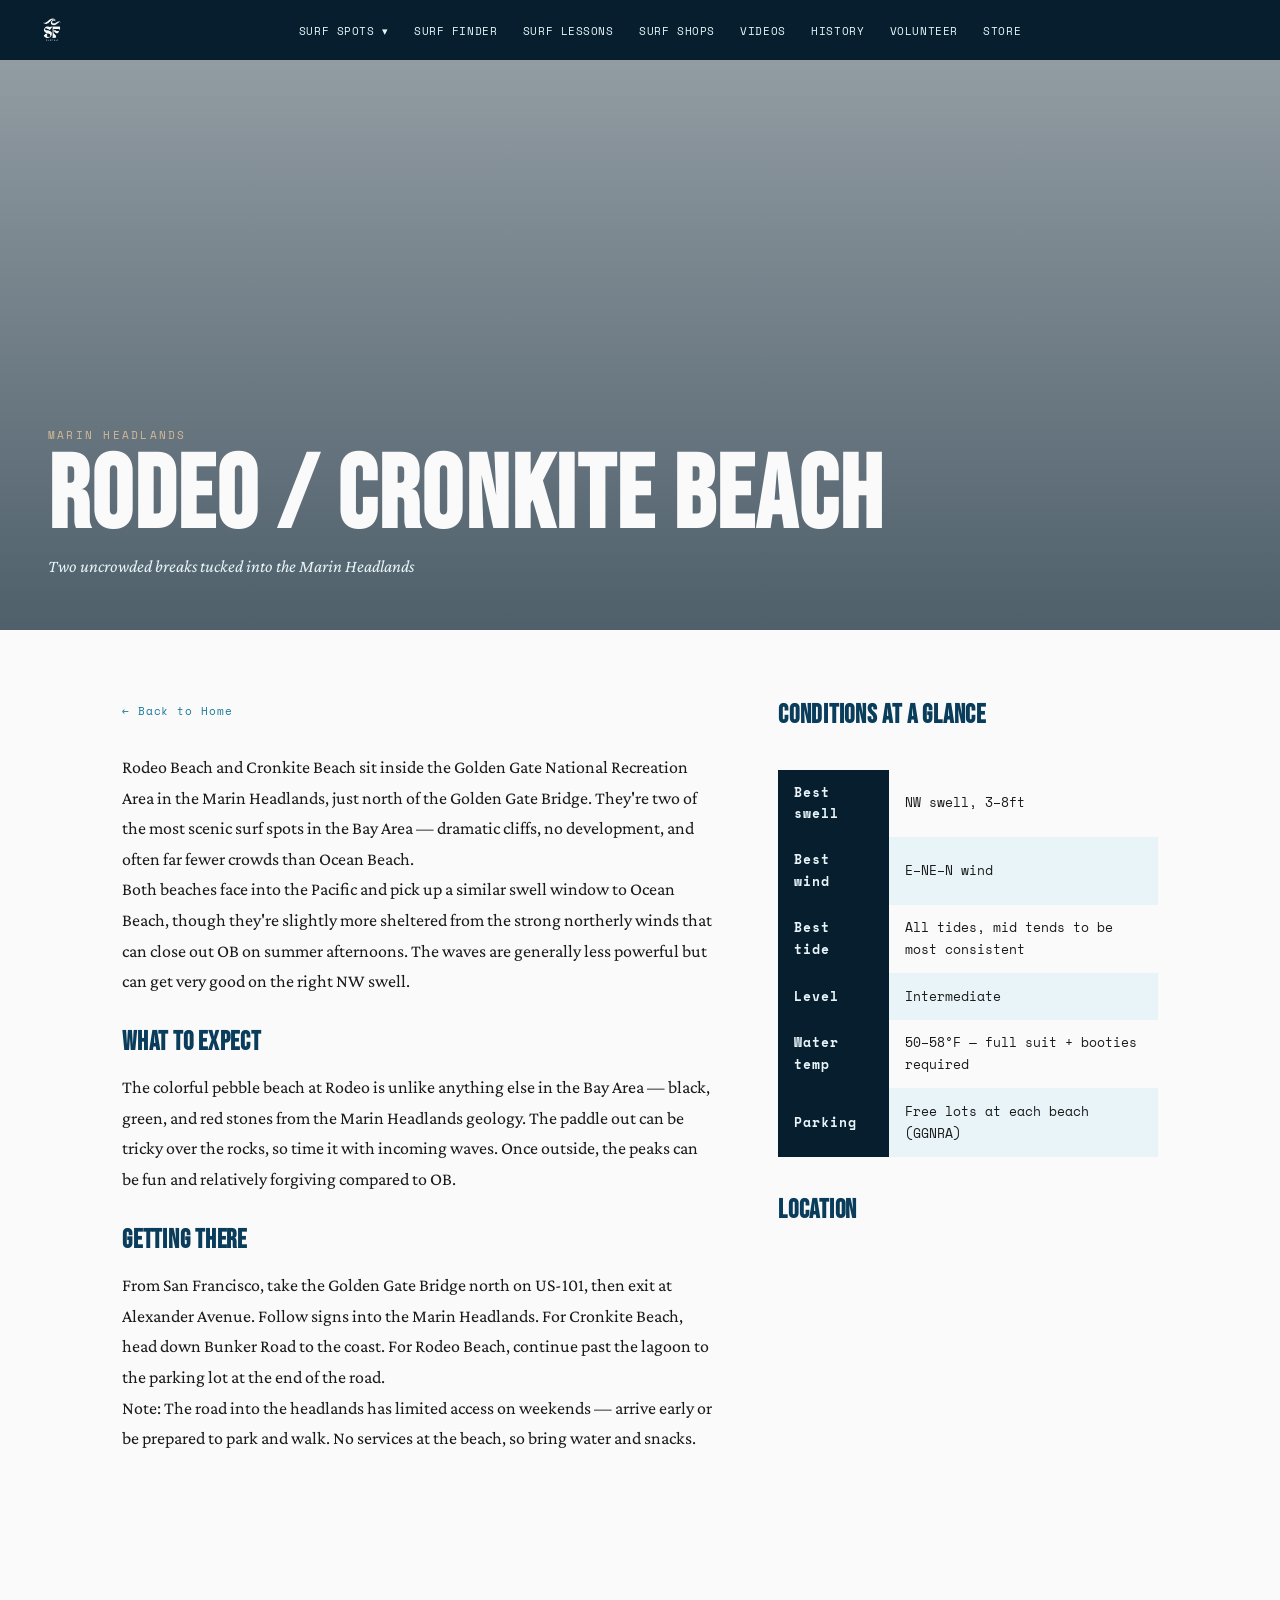
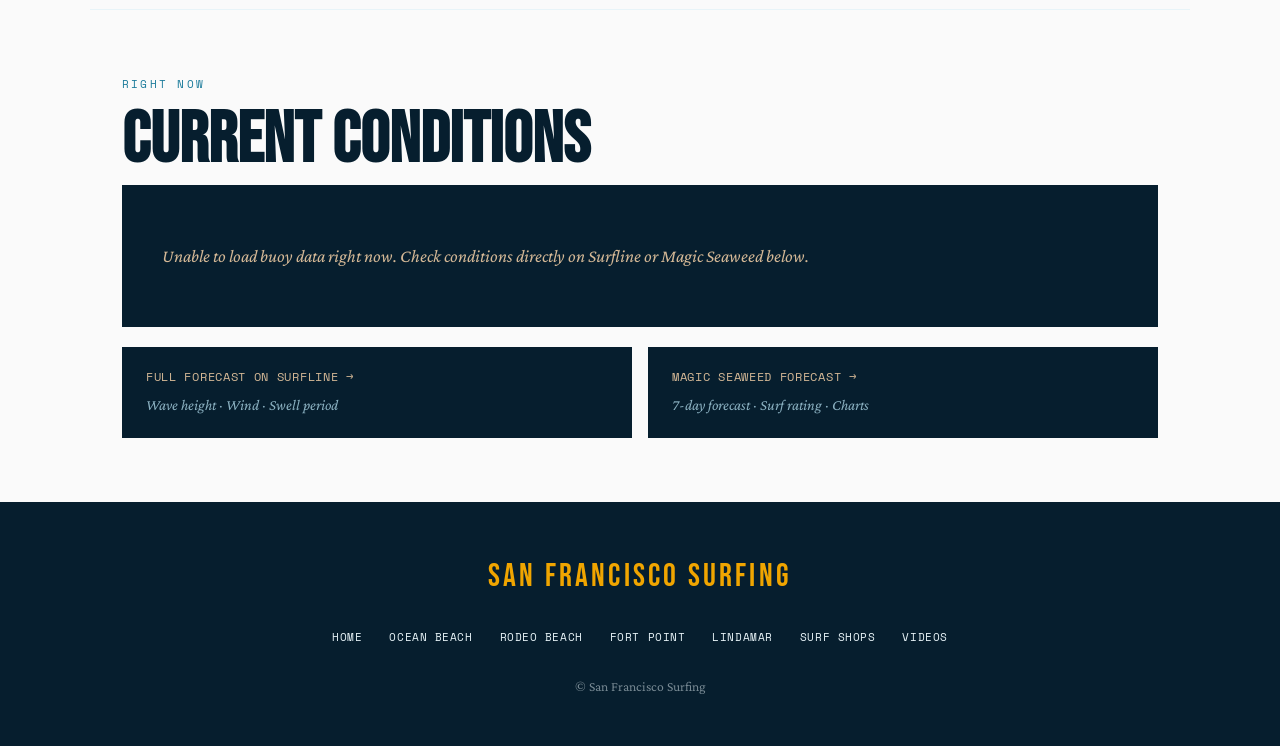
==== commit 192ca65a: "changed rodeo beach" ====
--- a/cronkite-rodeo-beach.html
+++ b/cronkite-rodeo-beach.html
@@ -70,7 +70,168 @@
   </div>
 </div>
 
+<!-- CURRENT CONDITIONS -->
+<div class="ob-conditions-section">
+  <p class="section-label">Right Now</p>
+  <h2>Current Conditions</h2>
+
+  <div class="buoy-widget" id="buoy-widget">
+    <div class="buoy-loading" id="buoy-loading">
+      <span class="buoy-loading-dot"></span>
+      <span class="buoy-loading-dot"></span>
+      <span class="buoy-loading-dot"></span>
+      <span class="buoy-loading-text">Fetching buoy data…</span>
+    </div>
+    <div class="buoy-data" id="buoy-data" style="display:none;">
+      <div class="buoy-stats">
+        <div class="buoy-stat">
+          <div class="buoy-stat-value" id="buoy-wvht">—</div>
+          <div class="buoy-stat-label">Wave Height</div>
+        </div>
+        <div class="buoy-stat">
+          <div class="buoy-stat-value" id="buoy-dpd">—</div>
+          <div class="buoy-stat-label">Swell Period</div>
+        </div>
+        <div class="buoy-stat">
+          <div class="buoy-stat-value" id="buoy-mwd">—</div>
+          <div class="buoy-stat-label">Swell Direction</div>
+        </div>
+        <div class="buoy-stat">
+          <div class="buoy-stat-value" id="buoy-wspd">—</div>
+          <div class="buoy-stat-label">Wind Speed</div>
+        </div>
+        <div class="buoy-stat">
+          <div class="buoy-stat-value" id="buoy-wdir">—</div>
+          <div class="buoy-stat-label">Wind Direction</div>
+        </div>
+        <div class="buoy-stat">
+          <div class="buoy-stat-value" id="buoy-wtmp">—</div>
+          <div class="buoy-stat-label">Water Temp</div>
+        </div>
+      </div>
+      <p class="buoy-summary" id="buoy-summary"></p>
+      <div class="buoy-meta">
+        <span id="buoy-timestamp"></span>
+        <span class="buoy-meta-sep">·</span>
+        <span>NOAA Buoy 46026 — 25nm offshore SF</span>
+      </div>
+    </div>
+    <div class="buoy-error" id="buoy-error" style="display:none;">
+      Unable to load buoy data right now. Check conditions directly on Surfline or Magic Seaweed below.
+    </div>
+  </div>
+
+  <div class="ob-conditions-cta">
+    <a href="https://www.surfline.com/surf-report/rodeo-beach/5842041f4e65fad6a7708d37" target="_blank" rel="noopener" class="ob-conditions-link">
+      <span class="ob-conditions-link-label">Full Forecast on Surfline →</span>
+      <span class="ob-conditions-link-sub">Wave height · Wind · Swell period</span>
+    </a>
+    <a href="https://magicseaweed.com/Rodeo-Beach-Surf-Report/4863/" target="_blank" rel="noopener" class="ob-conditions-link">
+      <span class="ob-conditions-link-label">Magic Seaweed Forecast →</span>
+      <span class="ob-conditions-link-sub">7-day forecast · Surf rating · Charts</span>
+    </a>
+  </div>
+</div>
+
 <div id="footer-placeholder"></div>
 <script src="js/layout.js"></script>
+<script>
+(function() {
+  const BUOY_URL = 'https://www.ndbc.noaa.gov/data/realtime2/46026.txt';
+
+  function degToCompass(deg) {
+    if (deg === null) return '—';
+    const dirs = ['N','NNE','NE','ENE','E','ESE','SE','SSE','S','SSW','SW','WSW','W','WNW','NW','NNW'];
+    return dirs[Math.round(deg / 22.5) % 16];
+  }
+
+  function mToFt(m) { return (m * 3.28084).toFixed(1); }
+  function msToKnots(ms) { return (ms * 1.94384).toFixed(1); }
+  function cToF(c) { return ((c * 9/5) + 32).toFixed(0); }
+
+  function parseBuoy(text) {
+    const lines = text.trim().split('\n');
+    const dataLine = lines[2];
+    if (!dataLine) return null;
+    const cols = dataLine.trim().split(/\s+/);
+    const val = (i) => (cols[i] === 'MM' || cols[i] === undefined) ? null : parseFloat(cols[i]);
+    return {
+      year: cols[0], month: cols[1], day: cols[2], hour: cols[3], min: cols[4],
+      wdir: val(5), wspd: val(6), gst: val(7), wvht: val(8),
+      dpd: val(9), apd: val(10), mwd: val(11), wtmp: val(14),
+    };
+  }
+
+  function buildSummary(d) {
+    const lines = [];
+    const wvhtFt = d.wvht !== null ? parseFloat(mToFt(d.wvht)) : null;
+    if (wvhtFt !== null) {
+      let size;
+      if (wvhtFt < 2)       size = 'small, ankle-to-knee-high surf';
+      else if (wvhtFt < 4)  size = 'waist-to-chest-high surf';
+      else if (wvhtFt < 6)  size = 'head-high surf';
+      else if (wvhtFt < 9)  size = 'overhead surf';
+      else if (wvhtFt < 13) size = 'double-overhead surf';
+      else                   size = 'XXL surf';
+      const period = d.dpd !== null ? ` with a ${d.dpd.toFixed(0)}-second dominant swell period` : '';
+      const swellDir = d.mwd !== null ? ` out of the ${degToCompass(d.mwd)}` : '';
+      lines.push(`Buoy 46026 is reading ${size} (${wvhtFt}ft)${period}${swellDir}. Rodeo and Cronkite are slightly more sheltered — expect conditions a touch smaller than the open ocean reading.`);
+    }
+    if (d.wspd !== null) {
+      const kts = parseFloat(msToKnots(d.wspd));
+      const gstKts = d.gst !== null ? parseFloat(msToKnots(d.gst)) : null;
+      let windDesc;
+      if (kts < 5)        windDesc = 'light winds';
+      else if (kts < 10)  windDesc = 'a gentle breeze';
+      else if (kts < 15)  windDesc = 'moderate wind';
+      else if (kts < 20)  windDesc = 'fresh wind';
+      else                windDesc = 'strong winds';
+      const windDir = d.wdir !== null ? ` from the ${degToCompass(d.wdir)}` : '';
+      const gustNote = gstKts !== null && gstKts > kts + 3 ? `, gusting to ${gstKts}kts` : '';
+      lines.push(`Wind is ${windDesc}${windDir} at ${kts}kts${gustNote}.`);
+      if (d.wdir !== null && d.mwd !== null) {
+        const diff = Math.abs(d.wdir - d.mwd);
+        const n = diff > 180 ? 360 - diff : diff;
+        if (n > 120)      lines.push('Wind is offshore — conditions may be clean.');
+        else if (n > 60)  lines.push('Wind is cross-shore — expect some chop.');
+        else               lines.push('Wind is onshore — expect choppy, bumpy surf.');
+      }
+    }
+    if (d.wtmp !== null) {
+      lines.push(`Water temperature is ${cToF(d.wtmp)}°F — full suit and booties required.`);
+    }
+    return lines.join(' ');
+  }
+
+  async function loadBuoy() {
+    try {
+      const proxyUrl = 'https://corsproxy.io/?' + encodeURIComponent(BUOY_URL);
+      const res = await fetch(proxyUrl);
+      if (!res.ok) throw new Error('fetch failed');
+      const text = await res.text();
+      const d = parseBuoy(text);
+      if (!d) throw new Error('parse failed');
+
+      const show = (id, val) => { document.getElementById(id).textContent = val; };
+      show('buoy-wvht', d.wvht !== null ? `${mToFt(d.wvht)}ft` : '—');
+      show('buoy-dpd',  d.dpd  !== null ? `${d.dpd.toFixed(0)}s` : '—');
+      show('buoy-mwd',  d.mwd  !== null ? degToCompass(d.mwd) : '—');
+      show('buoy-wspd', d.wspd !== null ? `${msToKnots(d.wspd)}kts` : '—');
+      show('buoy-wdir', d.wdir !== null ? degToCompass(d.wdir) : '—');
+      show('buoy-wtmp', d.wtmp !== null ? `${cToF(d.wtmp)}°F` : '—');
+      document.getElementById('buoy-summary').textContent = buildSummary(d);
+      document.getElementById('buoy-timestamp').textContent = `Updated ${d.month}/${d.day} at ${d.hour}:${d.min} UTC`;
+
+      document.getElementById('buoy-loading').style.display = 'none';
+      document.getElementById('buoy-data').style.display = 'block';
+    } catch(e) {
+      document.getElementById('buoy-loading').style.display = 'none';
+      document.getElementById('buoy-error').style.display = 'block';
+    }
+  }
+
+  loadBuoy();
+})();
+</script>
 </body>
 </html>
--- a/css/styles.css
+++ b/css/styles.css
@@ -763,6 +763,183 @@
 
 .ob-lesson-link:hover { color: var(--sun); }
 
+/* BUOY WIDGET */
+.buoy-widget {
+  background: var(--deep);
+  color: var(--foam);
+  padding: 2.5rem;
+  margin-bottom: 1.25rem;
+}
+
+.buoy-loading {
+  display: flex;
+  align-items: center;
+  gap: 0.5rem;
+  padding: 1rem 0;
+}
+
+.buoy-loading-dot {
+  width: 7px;
+  height: 7px;
+  background: var(--wave);
+  border-radius: 50%;
+  animation: buoyPulse 1.2s ease-in-out infinite;
+}
+.buoy-loading-dot:nth-child(2) { animation-delay: 0.2s; }
+.buoy-loading-dot:nth-child(3) { animation-delay: 0.4s; }
+
+@keyframes buoyPulse {
+  0%, 80%, 100% { opacity: 0.3; transform: scale(0.8); }
+  40% { opacity: 1; transform: scale(1); }
+}
+
+.buoy-loading-text {
+  font-family: 'Space Mono', monospace;
+  font-size: 0.65rem;
+  letter-spacing: 0.1em;
+  text-transform: uppercase;
+  color: var(--sand);
+  margin-left: 0.5rem;
+}
+
+.buoy-stats {
+  display: grid;
+  grid-template-columns: repeat(6, 1fr);
+  gap: 0;
+  margin-bottom: 2rem;
+  border-bottom: 1px solid rgba(255,255,255,0.1);
+  padding-bottom: 2rem;
+}
+
+.buoy-stat {
+  text-align: center;
+  padding: 0 1rem;
+  border-right: 1px solid rgba(255,255,255,0.08);
+}
+.buoy-stat:first-child { padding-left: 0; }
+.buoy-stat:last-child  { border-right: none; padding-right: 0; }
+
+.buoy-stat-value {
+  font-family: 'Bebas Neue', sans-serif;
+  font-size: 2.2rem;
+  letter-spacing: 0.04em;
+  color: var(--sun);
+  line-height: 1;
+  margin-bottom: 0.4rem;
+}
+
+.buoy-stat-label {
+  font-family: 'Space Mono', monospace;
+  font-size: 0.6rem;
+  letter-spacing: 0.12em;
+  text-transform: uppercase;
+  color: var(--sand);
+  opacity: 0.75;
+}
+
+.buoy-summary {
+  font-family: 'Crimson Pro', Georgia, serif;
+  font-size: 1.15rem;
+  font-style: italic;
+  line-height: 1.7;
+  color: #c8dde8;
+  margin-bottom: 1.5rem;
+}
+
+.buoy-meta {
+  font-family: 'Space Mono', monospace;
+  font-size: 0.6rem;
+  letter-spacing: 0.08em;
+  text-transform: uppercase;
+  color: rgba(232,244,248,0.35);
+  display: flex;
+  gap: 0.5rem;
+  align-items: center;
+}
+
+.buoy-meta-sep { opacity: 0.5; }
+
+.buoy-error {
+  font-family: 'Crimson Pro', Georgia, serif;
+  font-style: italic;
+  color: var(--sand);
+  padding: 1rem 0;
+}
+
+@media (max-width: 768px) {
+  .buoy-widget { padding: 1.5rem; }
+  .buoy-stats { grid-template-columns: repeat(3, 1fr); gap: 1.5rem 0; border-bottom: none; padding-bottom: 0; margin-bottom: 1.5rem; }
+  .buoy-stat { border-right: none; padding: 0; }
+  .buoy-stat-value { font-size: 1.8rem; }
+}
+
+/* OB CONDITIONS SECTION */
+.ob-conditions-section {
+  max-width: 1100px;
+  margin: 0 auto;
+  padding: 4rem 2rem;
+  border-top: 1px solid var(--foam);
+}
+
+.ob-conditions-section h2 { margin-bottom: 0.5rem; }
+
+.ob-conditions-intro {
+  font-style: italic;
+  color: #666;
+  margin-bottom: 2rem;
+  font-size: 1.05rem;
+}
+
+.ob-conditions-embed {
+  width: 100%;
+  border: 1px solid var(--foam);
+  overflow: hidden;
+  margin-bottom: 1.25rem;
+  background: var(--foam);
+  min-height: 500px;
+}
+
+.ob-conditions-cta {
+  display: grid;
+  grid-template-columns: 1fr 1fr;
+  gap: 1rem;
+}
+
+.ob-conditions-link {
+  display: flex;
+  flex-direction: column;
+  justify-content: center;
+  background: var(--deep);
+  color: var(--foam);
+  text-decoration: none;
+  padding: 1.25rem 1.5rem;
+  transition: background 0.2s;
+}
+
+.ob-conditions-link:hover { background: var(--ocean); }
+
+.ob-conditions-link-label {
+  font-family: 'Space Mono', monospace;
+  font-size: 0.72rem;
+  letter-spacing: 0.06em;
+  text-transform: uppercase;
+  color: var(--sand);
+  margin-bottom: 0.3rem;
+}
+
+.ob-conditions-link-sub {
+  font-family: 'Crimson Pro', Georgia, serif;
+  font-size: 0.95rem;
+  font-style: italic;
+  color: #8ab0c0;
+}
+
+@media (max-width: 768px) {
+  .ob-conditions-cta { grid-template-columns: 1fr; }
+  .ob-conditions-embed { min-height: 400px; }
+  .ob-conditions-embed iframe { height: 400px; }
+}
+
 /* OB VIDEOS SECTION */
 .ob-videos-section {
   max-width: 1100px;
